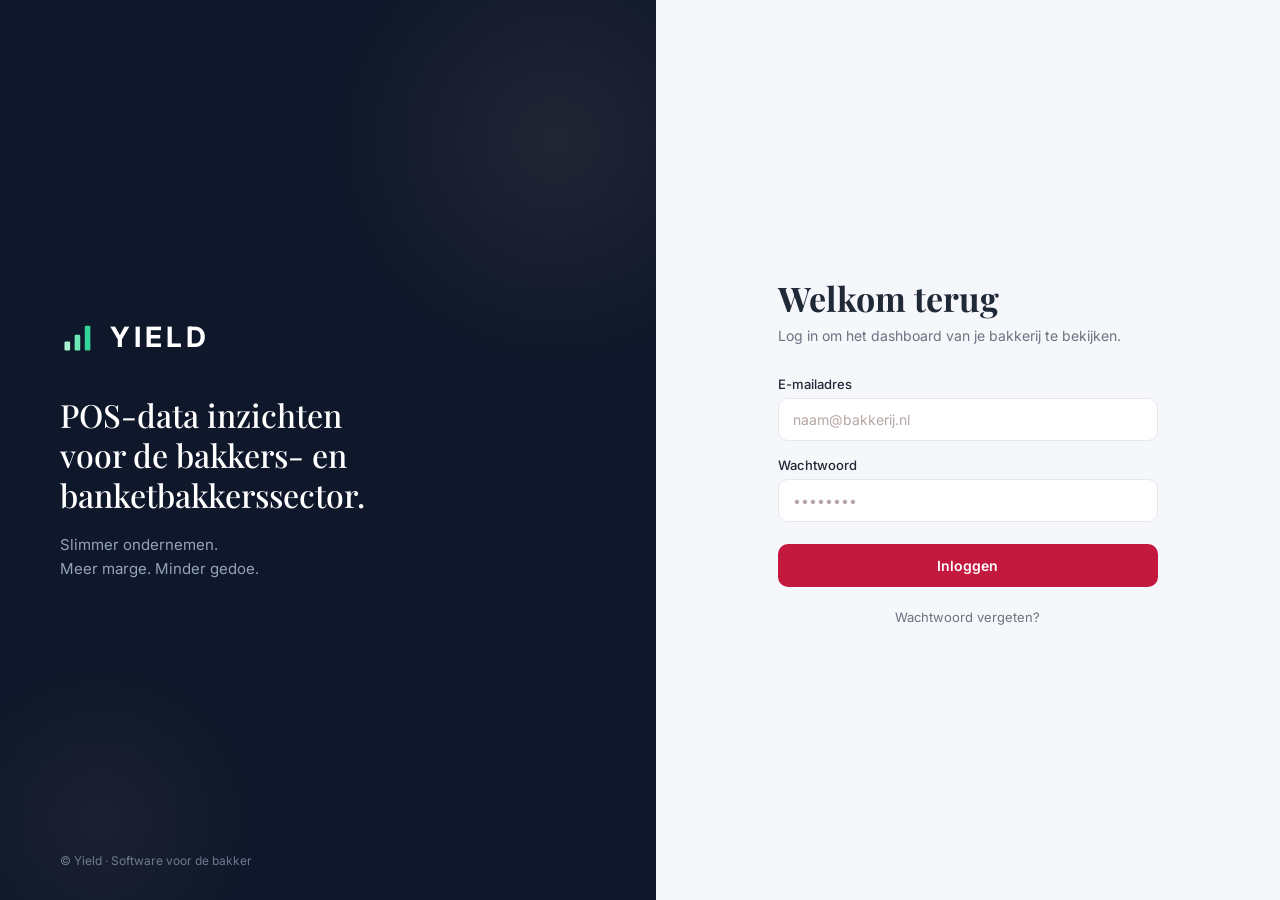
==== index.html @ a848d539 "Switch to white-dominant palette with red accents; improve responsive breakpoints; remove big number" ====
<!DOCTYPE html>
<html lang="nl">
<head>
  <meta charset="UTF-8" />
  <meta name="viewport" content="width=device-width, initial-scale=1.0" />
  <title>Strik Patisserie — Dashboard</title>
  <link rel="preconnect" href="https://fonts.googleapis.com">
  <link rel="preconnect" href="https://fonts.gstatic.com" crossorigin>
  <link href="https://fonts.googleapis.com/css2?family=Playfair+Display:wght@500;600;700&family=Inter:wght@400;500;600;700&display=swap" rel="stylesheet">
  <link rel="stylesheet" href="styles.css?v=17" />
  <script>
    // Early auth guard — runs before render to prevent flash
    (function() {
      try {
        var raw = localStorage.getItem('strik_auth');
        if (!raw || JSON.parse(raw).email !== 'daan@software.nl') {
          window.location.replace('login.html');
        }
      } catch (e) { window.location.replace('login.html'); }
    })();
  </script>
</head>
<body>
  <div class="app">
    <!-- SIDEBAR -->
    <aside class="sidebar">
      <div class="brand">
        <div class="brand-crown">
          <svg viewBox="0 0 32 24" width="28" height="22" aria-hidden="true">
            <path d="M2 22 L6 6 L12 14 L16 4 L20 14 L26 6 L30 22 Z" fill="none" stroke="#f5d6b2" stroke-width="1.5" stroke-linejoin="round"/>
            <circle cx="6" cy="5" r="1.4" fill="#f5d6b2"/>
            <circle cx="16" cy="3" r="1.6" fill="#f5d6b2"/>
            <circle cx="26" cy="5" r="1.4" fill="#f5d6b2"/>
          </svg>
        </div>
        <div class="brand-name">STRIK</div>
        <div class="brand-sub">PATISSERIE</div>
      </div>

      <nav class="nav">
        <a href="#" class="nav-item active">
          <span class="nav-icon">
            <svg viewBox="0 0 24 24" width="18" height="18" fill="none" stroke="currentColor" stroke-width="1.8" stroke-linecap="round" stroke-linejoin="round"><path d="M3 11l9-8 9 8"/><path d="M5 10v10h14V10"/></svg>
          </span>
          Dashboard
        </a>
        <a href="analyses.html" class="nav-item">
          <span class="nav-icon">
            <svg viewBox="0 0 24 24" width="18" height="18" fill="none" stroke="currentColor" stroke-width="1.8" stroke-linecap="round" stroke-linejoin="round"><polyline points="3 17 9 11 13 15 21 7"/><polyline points="14 7 21 7 21 14"/></svg>
          </span>
          Analyses
        </a>
        <a href="#" class="nav-item">
          <span class="nav-icon">
            <svg viewBox="0 0 24 24" width="18" height="18" fill="none" stroke="currentColor" stroke-width="1.8" stroke-linecap="round" stroke-linejoin="round"><rect x="5" y="3" width="14" height="18" rx="2"/><path d="M8 7h8M8 11h8M8 15h5"/></svg>
          </span>
          Recepturen
        </a>
        <a href="#" class="nav-item">
          <span class="nav-icon">
            <svg viewBox="0 0 24 24" width="18" height="18" fill="none" stroke="currentColor" stroke-width="1.8" stroke-linecap="round" stroke-linejoin="round"><path d="M4 20V10M10 20V4M16 20v-7M22 20H2"/></svg>
          </span>
          Rapportages
        </a>
        <a href="#" class="nav-item">
          <span class="nav-icon">
            <svg viewBox="0 0 24 24" width="18" height="18" fill="none" stroke="currentColor" stroke-width="1.8" stroke-linecap="round" stroke-linejoin="round"><circle cx="12" cy="12" r="3"/><path d="M19.4 15a1.7 1.7 0 0 0 .3 1.9l.1.1a2 2 0 1 1-2.8 2.8l-.1-.1a1.7 1.7 0 0 0-1.9-.3 1.7 1.7 0 0 0-1 1.5V21a2 2 0 1 1-4 0v-.1a1.7 1.7 0 0 0-1-1.5 1.7 1.7 0 0 0-1.9.3l-.1.1a2 2 0 1 1-2.8-2.8l.1-.1a1.7 1.7 0 0 0 .3-1.9 1.7 1.7 0 0 0-1.5-1H3a2 2 0 1 1 0-4h.1a1.7 1.7 0 0 0 1.5-1 1.7 1.7 0 0 0-.3-1.9l-.1-.1a2 2 0 1 1 2.8-2.8l.1.1a1.7 1.7 0 0 0 1.9.3h0a1.7 1.7 0 0 0 1-1.5V3a2 2 0 1 1 4 0v.1a1.7 1.7 0 0 0 1 1.5h0a1.7 1.7 0 0 0 1.9-.3l.1-.1a2 2 0 1 1 2.8 2.8l-.1.1a1.7 1.7 0 0 0-.3 1.9v0a1.7 1.7 0 0 0 1.5 1H21a2 2 0 1 1 0 4h-.1a1.7 1.7 0 0 0-1.5 1z"/></svg>
          </span>
          Instellingen
        </a>
      </nav>

      <div class="user-menu" id="userMenu">
        <div class="user">
          <div class="user-avatar">DV</div>
          <div class="user-name">Daan</div>
          <span class="user-caret">
            <svg viewBox="0 0 24 24" width="16" height="16" fill="none" stroke="currentColor" stroke-width="2" stroke-linecap="round" stroke-linejoin="round"><polyline points="6 9 12 15 18 9"/></svg>
          </span>
        </div>
        <div class="user-dropdown">
          <button class="logout-btn">
            <svg viewBox="0 0 24 24" width="16" height="16" fill="none" stroke="currentColor" stroke-width="1.8" stroke-linecap="round" stroke-linejoin="round"><path d="M15 17l5-5-5-5"/><path d="M20 12H9"/><path d="M9 21H5a2 2 0 0 1-2-2V5a2 2 0 0 1 2-2h4"/></svg>
            Uitloggen
          </button>
        </div>
      </div>
    </aside>

    <!-- MAIN -->
    <main class="main">
      <!-- TOP BAR -->
      <header class="topbar">
        <div class="title-wrap">
          <h1 class="page-title">Dashboard</h1>
          <p class="page-sub">Inzicht in prestaties van je winkels</p>
        </div>

        <div class="topbar-controls">
          <button class="date-picker">
            <span class="date-icon">
              <svg viewBox="0 0 24 24" width="16" height="16" fill="none" stroke="currentColor" stroke-width="1.8" stroke-linecap="round" stroke-linejoin="round"><rect x="3" y="5" width="18" height="16" rx="2"/><path d="M16 3v4M8 3v4M3 10h18"/></svg>
            </span>
            14 apr – 20 apr 2025
            <span class="date-caret">
              <svg viewBox="0 0 24 24" width="14" height="14" fill="none" stroke="currentColor" stroke-width="2" stroke-linecap="round" stroke-linejoin="round"><polyline points="6 9 12 15 18 9"/></svg>
            </span>
          </button>

          <div class="period-toggle">
            <button>Dag</button>
            <button class="active">Week</button>
            <button>Maand</button>
            <button>YTD</button>
          </div>
        </div>
      </header>

      <!-- COMPACT STORE TABS -->
      <section class="store-tabs compact">
        <button class="store-tab active" data-store="totaal">
          <span class="store-icon"><svg viewBox="0 0 24 24" width="20" height="20" fill="none" stroke="currentColor" stroke-width="1.7" stroke-linejoin="round"><path d="M3 9l1.5-5h15L21 9"/><path d="M3 9v11h18V9"/><path d="M3 9h18"/><path d="M9 20v-5h6v5"/></svg></span>
          Totaal
        </button>
        <button class="store-tab" data-store="ziekerstraat">
          <span class="store-icon"><svg viewBox="0 0 24 24" width="20" height="20" fill="none" stroke="currentColor" stroke-width="1.7" stroke-linejoin="round"><path d="M3 9l1.5-5h15L21 9"/><path d="M3 9v11h18V9"/><path d="M3 9h18"/><path d="M9 20v-5h6v5"/></svg></span>
          Ziekerstraat
        </button>
        <button class="store-tab" data-store="heyendaal">
          <span class="store-icon"><svg viewBox="0 0 24 24" width="20" height="20" fill="none" stroke="currentColor" stroke-width="1.7" stroke-linejoin="round"><path d="M3 9l1.5-5h15L21 9"/><path d="M3 9v11h18V9"/><path d="M3 9h18"/><path d="M9 20v-5h6v5"/></svg></span>
          Heyendaal
        </button>
        <button class="store-tab" data-store="lent">
          <span class="store-icon"><svg viewBox="0 0 24 24" width="20" height="20" fill="none" stroke="currentColor" stroke-width="1.7" stroke-linejoin="round"><path d="M3 9l1.5-5h15L21 9"/><path d="M3 9v11h18V9"/><path d="M3 9h18"/><path d="M9 20v-5h6v5"/></svg></span>
          Lent
        </button>
        <button class="store-tab" data-store="daalseweg">
          <span class="store-icon"><svg viewBox="0 0 24 24" width="20" height="20" fill="none" stroke="currentColor" stroke-width="1.7" stroke-linejoin="round"><path d="M3 9l1.5-5h15L21 9"/><path d="M3 9v11h18V9"/><path d="M3 9h18"/><path d="M9 20v-5h6v5"/></svg></span>
          Daalseweg
        </button>
      </section>

      <!-- HERO ROW: insight (left) + aandachtspunten (right) -->
      <section class="hero-row">
        <!-- LEFT: Hallo Daan + bullets -->
        <div class="hero-insight">
          <div class="hero-insight-badge">
            <svg viewBox="0 0 24 24" width="22" height="22" fill="#f5d6b2" stroke="#f5d6b2" stroke-width="0"><path d="M12 2l1.6 6.4L20 10l-6.4 1.6L12 18l-1.6-6.4L4 10l6.4-1.6z"/></svg>
          </div>
          <h2 class="hero-greeting">Hallo Daan,</h2>
          <p class="hero-intro" id="heroIntro">Het was een goede week voor de winkels!</p>
          <ul class="hero-bullets" id="heroBullets">
            <!-- vervangen door app.js -->
          </ul>
          <p class="hero-closing" id="heroClosing">
            Wil je meer weten over een specifiek onderdeel? Klik op een van de blokjes hieronder.
          </p>
        </div>

        <!-- RIGHT: aandachtspunten (signalen uit Analyses)  -->
        <!--
          Wekelijks aanpasbaar: de items hieronder kunnen elke week wijzigen
          op basis van wat er uit de Analyses-tab komt. Severity-klassen:
            .high    = rode kant (actie nodig)
            .medium  = oranje kant (monitor)
            .low     = groene kant (ter info)
        -->
        <div class="hero-attention">
          <div class="hero-attention-badge">
            <svg viewBox="0 0 24 24" width="20" height="20" fill="none" stroke="currentColor" stroke-width="2" stroke-linecap="round" stroke-linejoin="round"><path d="M10.29 3.86L1.82 18a2 2 0 0 0 1.71 3h16.94a2 2 0 0 0 1.71-3L13.71 3.86a2 2 0 0 0-3.42 0z"/><line x1="12" y1="9" x2="12" y2="13"/><line x1="12" y1="17" x2="12.01" y2="17"/></svg>
          </div>
          <h2 class="hero-attention-title">Aandachtspunten deze week</h2>

          <ul class="attention-list">
            <li class="attention-item high">
              <div class="attention-item-title">Boterprijs +8% deze maand</div>
              <p class="attention-item-text">Inkoopprijs roomboter stijgt — dit raakt direct de marge op gebak. Overweeg een prijsaanpassing.</p>
            </li>
            <li class="attention-item medium">
              <div class="attention-item-title">4 producten regelmatig uitverkocht</div>
              <p class="attention-item-text">Croissant raakt al om 10:30 op. Meer productie kan extra omzet opleveren.</p>
            </li>
            <li class="attention-item medium">
              <div class="attention-item-title">Daalseweg krimpt — 3e week op rij</div>
              <p class="attention-item-text">Omzet −1,3% vs. vorig jaar. Een actie of campagne overwegen?</p>
            </li>
            <li class="attention-item low">
              <div class="attention-item-title">Retouren Heyendaal hoog</div>
              <p class="attention-item-text">Retouren +5,2% — iets boven het gemiddelde van je andere winkels.</p>
            </li>
          </ul>

          <a href="analyses.html" class="attention-cta">
            Bekijk alle analyses
            <svg viewBox="0 0 24 24" width="14" height="14" fill="none" stroke="currentColor" stroke-width="2.2" stroke-linecap="round" stroke-linejoin="round"><line x1="5" y1="12" x2="19" y2="12"/><polyline points="12 5 19 12 12 19"/></svg>
          </a>
        </div>
      </section>

      <!-- KPI CARDS -->
      <section class="kpi-grid">
        <a href="omzet.html" class="kpi-card selected kpi-link" data-kpi="omzet">
          <div class="kpi-head">
            <span class="kpi-icon">
              <svg viewBox="0 0 24 24" width="18" height="18" fill="none" stroke="currentColor" stroke-width="1.8" stroke-linecap="round" stroke-linejoin="round"><polyline points="3 17 9 11 13 15 21 7"/><polyline points="14 7 21 7 21 14"/></svg>
            </span>
            <span class="kpi-arrow filled">
              <svg viewBox="0 0 24 24" width="14" height="14" fill="none" stroke="currentColor" stroke-width="2.2" stroke-linecap="round" stroke-linejoin="round"><polyline points="9 18 15 12 9 6"/></svg>
            </span>
            <span class="kpi-hint">
              Klik om<br/>details te zien
              <svg class="hint-arrow" viewBox="0 0 24 24" width="14" height="14" fill="none" stroke="currentColor" stroke-width="2" stroke-linecap="round" stroke-linejoin="round"><line x1="12" y1="19" x2="12" y2="6"/><polyline points="6 12 12 6 18 12"/></svg>
            </span>
          </div>
          <div class="kpi-label">Omzet</div>
          <div class="kpi-value" data-field="value">€ 67.450</div>
          <div class="kpi-delta">
            <span class="delta-up" data-field="delta">↑ +6,8%</span>
            <span class="delta-period">vs. 15–21 apr 2024</span>
          </div>
        </a>

        <a href="klanten.html" class="kpi-card kpi-link" data-kpi="klanten">
          <div class="kpi-head">
            <span class="kpi-icon">
              <svg viewBox="0 0 24 24" width="18" height="18" fill="none" stroke="currentColor" stroke-width="1.8" stroke-linecap="round" stroke-linejoin="round"><circle cx="12" cy="8" r="3.4"/><path d="M4 21c0-4 3.6-7 8-7s8 3 8 7"/></svg>
            </span>
            <span class="kpi-arrow"><svg viewBox="0 0 24 24" width="14" height="14" fill="none" stroke="currentColor" stroke-width="2.2" stroke-linecap="round" stroke-linejoin="round"><polyline points="9 18 15 12 9 6"/></svg></span>
          </div>
          <div class="kpi-label">Aantal klanten</div>
          <div class="kpi-value" data-field="value">4.895</div>
          <div class="kpi-delta">
            <span class="delta-up" data-field="delta">↑ +5,6%</span>
            <span class="delta-period">vs. 15–21 apr 2024</span>
          </div>
        </a>

        <a href="besteding.html" class="kpi-card kpi-link" data-kpi="besteding">
          <div class="kpi-head">
            <span class="kpi-icon">
              <svg viewBox="0 0 24 24" width="18" height="18" fill="none" stroke="currentColor" stroke-width="1.8" stroke-linecap="round" stroke-linejoin="round"><circle cx="9" cy="8" r="3.2"/><circle cx="17" cy="9" r="2.6"/><path d="M3 20c0-3 2.7-5 6-5s6 2 6 5"/><path d="M14 20c0-2.4 1.6-4 3.5-4S21 17.6 21 20"/></svg>
            </span>
            <span class="kpi-arrow"><svg viewBox="0 0 24 24" width="14" height="14" fill="none" stroke="currentColor" stroke-width="2.2" stroke-linecap="round" stroke-linejoin="round"><polyline points="9 18 15 12 9 6"/></svg></span>
          </div>
          <div class="kpi-label">Besteding per klant</div>
          <div class="kpi-value" data-field="value">€ 13,78</div>
          <div class="kpi-delta">
            <span class="delta-up" data-field="delta">↑ +1,1%</span>
            <span class="delta-period">vs. 15–21 apr 2024</span>
          </div>
        </a>

        <a href="retouren.html" class="kpi-card kpi-link" data-kpi="retouren">
          <div class="kpi-head">
            <span class="kpi-icon">
              <svg viewBox="0 0 24 24" width="18" height="18" fill="none" stroke="currentColor" stroke-width="1.8" stroke-linecap="round" stroke-linejoin="round"><polyline points="9 14 4 9 9 4"/><path d="M4 9h11a5 5 0 0 1 5 5v0a5 5 0 0 1-5 5H8"/></svg>
            </span>
            <span class="kpi-arrow"><svg viewBox="0 0 24 24" width="14" height="14" fill="none" stroke="currentColor" stroke-width="2.2" stroke-linecap="round" stroke-linejoin="round"><polyline points="9 18 15 12 9 6"/></svg></span>
          </div>
          <div class="kpi-label">Retouren</div>
          <div class="kpi-value" data-field="value">€ 482</div>
          <div class="kpi-delta">
            <span class="delta-up" data-field="delta">↑ +4,2%</span>
            <span class="delta-period">vs. 15–21 apr 2024</span>
          </div>
        </a>
      </section>

      <!-- FOOTER -->
      <footer class="footer">
        <div class="footer-left">
          <svg viewBox="0 0 24 24" width="14" height="14" fill="none" stroke="currentColor" stroke-width="1.6" stroke-linecap="round" stroke-linejoin="round"><rect x="3" y="5" width="18" height="16" rx="2"/><path d="M16 3v4M8 3v4M3 10h18"/></svg>
          Vergelijking: 14 apr – 20 apr 2025 vs. 15 apr – 21 apr 2024
        </div>
        <div class="footer-right">
          <svg viewBox="0 0 24 24" width="14" height="14" fill="none" stroke="currentColor" stroke-width="1.6" stroke-linecap="round" stroke-linejoin="round"><circle cx="12" cy="12" r="3"/><path d="M19.4 15a1.7 1.7 0 0 0 .3 1.9l.1.1a2 2 0 1 1-2.8 2.8l-.1-.1a1.7 1.7 0 0 0-1.9-.3 1.7 1.7 0 0 0-1 1.5V21a2 2 0 1 1-4 0v-.1a1.7 1.7 0 0 0-1-1.5 1.7 1.7 0 0 0-1.9.3l-.1.1a2 2 0 1 1-2.8-2.8l.1-.1a1.7 1.7 0 0 0 .3-1.9 1.7 1.7 0 0 0-1.5-1H3a2 2 0 1 1 0-4h.1a1.7 1.7 0 0 0 1.5-1 1.7 1.7 0 0 0-.3-1.9l-.1-.1a2 2 0 1 1 2.8-2.8l.1.1a1.7 1.7 0 0 0 1.9.3h0a1.7 1.7 0 0 0 1-1.5V3a2 2 0 1 1 4 0v.1a1.7 1.7 0 0 0 1 1.5h0a1.7 1.7 0 0 0 1.9-.3l.1-.1a2 2 0 1 1 2.8 2.8l-.1.1a1.7 1.7 0 0 0-.3 1.9v0a1.7 1.7 0 0 0 1.5 1H21a2 2 0 1 1 0 4h-.1a1.7 1.7 0 0 0-1.5 1z"/></svg>
          <a href="#">Wijzig vergelijking in instellingen →</a>
        </div>
      </footer>
    </main>
  </div>

  <script src="app.js?v=17"></script>
  <script src="auth.js?v=17"></script>
</body>
</html>
---- styles.css ----
/* ===== Login screen ===== */
.login-body {
  margin: 0;
  background: #f6f7fa;
  min-height: 100vh;
  font-family: 'Inter', system-ui, -apple-system, sans-serif;
}
.login-shell {
  display: grid;
  grid-template-columns: 1.05fr 1fr;
  min-height: 100vh;
}
.login-brand {
  background: var(--wine);
  color: #f5d6b2;
  position: relative;
  display: flex;
  flex-direction: column;
  justify-content: center;
  padding: 60px;
  overflow: hidden;
}

/* ===== Yield-branded variant (login left panel) ===== */
.yield-brand {
  background: #0f172a;
  color: #e2e8f0;
}
.yield-brand::before {
  content: '';
  position: absolute;
  width: 520px; height: 520px;
  background: radial-gradient(circle, rgba(52, 211, 153, 0.10) 0%, transparent 60%);
  top: -120px; right: -160px;
  border-radius: 50%;
}
.yield-brand::after {
  content: '';
  position: absolute;
  width: 360px; height: 360px;
  background: radial-gradient(circle, rgba(110, 231, 183, 0.06) 0%, transparent 60%);
  bottom: -100px; left: -80px;
  border-radius: 50%;
}
.yield-logo {
  display: inline-flex;
  align-items: center;
  gap: 14px;
  margin-bottom: 40px;
}
.yield-wordmark {
  font-family: 'Inter', sans-serif;
  font-weight: 700;
  font-size: 28px;
  letter-spacing: 4px;
  color: #fff;
}
.yield-tagline {
  margin: 0 0 18px;
  font-family: 'Playfair Display', serif;
  font-size: 32px;
  line-height: 1.25;
  color: #fff;
  font-weight: 500;
}
.yield-subtagline {
  margin: 0;
  font-size: 15px;
  line-height: 1.6;
  color: #94a3b8;
  font-weight: 400;
}
.yield-brand .login-brand-footer { color: rgba(148, 163, 184, 0.7); }

.yield-btn {
  background: #0f172a;
}
.yield-btn:hover { background: #1e293b; }
.login-brand::before {
  content: '';
  position: absolute;
  width: 520px; height: 520px;
  background: radial-gradient(circle, rgba(245, 214, 178, 0.08) 0%, transparent 60%);
  top: -120px; right: -160px;
  border-radius: 50%;
}
.login-brand::after {
  content: '';
  position: absolute;
  width: 360px; height: 360px;
  background: radial-gradient(circle, rgba(245, 214, 178, 0.05) 0%, transparent 60%);
  bottom: -100px; left: -80px;
  border-radius: 50%;
}
.login-brand-inner { position: relative; z-index: 1; max-width: 400px; }
.login-crown { margin-bottom: 12px; }
.login-brand-name {
  font-family: 'Playfair Display', serif;
  font-size: 44px;
  letter-spacing: 8px;
  color: #f5d6b2;
  font-weight: 600;
}
.login-brand-sub {
  font-size: 11px;
  letter-spacing: 6px;
  color: #d9b290;
  margin-top: 4px;
}
.login-tagline {
  margin-top: 48px;
  font-family: 'Playfair Display', serif;
  font-size: 26px;
  line-height: 1.4;
  color: #fff;
  font-weight: 500;
}
.login-brand-footer {
  position: absolute;
  bottom: 32px; left: 60px;
  font-size: 12px;
  color: rgba(245, 214, 178, 0.55);
  z-index: 1;
}

.login-main {
  display: flex;
  align-items: center;
  justify-content: center;
  padding: 40px;
}
.login-card {
  width: 100%;
  max-width: 380px;
}
.login-title {
  font-family: 'Playfair Display', serif;
  font-size: 34px;
  font-weight: 700;
  margin: 0;
  color: var(--text);
}
.login-sub {
  margin: 6px 0 32px;
  color: var(--text-soft);
  font-size: 14px;
}
.login-form { display: flex; flex-direction: column; gap: 16px; }
.login-field { display: flex; flex-direction: column; gap: 6px; }
.login-label {
  font-size: 13px;
  font-weight: 500;
  color: var(--text);
}
.login-field input {
  font-family: inherit;
  font-size: 14px;
  padding: 12px 14px;
  border: 1px solid var(--line);
  border-radius: 10px;
  background: #fff;
  color: var(--text);
  transition: border-color .15s ease, box-shadow .15s ease;
}
.login-field input:focus {
  outline: none;
  border-color: var(--wine);
  box-shadow: 0 0 0 3px rgba(110, 22, 34, 0.10);
}
.login-field input::placeholder { color: #b8a5a5; }

.login-error {
  display: none;
  background: #fdecec;
  color: #c0392b;
  padding: 10px 12px;
  border-radius: 8px;
  font-size: 13px;
  border: 1px solid #f4c8c8;
}
.login-error.visible { display: block; }

.login-btn {
  background: var(--wine);
  color: #fff;
  padding: 13px 18px;
  border-radius: 10px;
  font-weight: 600;
  font-size: 14px;
  margin-top: 6px;
  transition: background .15s ease, transform .1s ease;
}
.login-btn:hover { background: var(--wine-deep); }
.login-btn:active { transform: translateY(1px); }

.login-forgot {
  text-align: center;
  font-size: 13px;
  color: var(--text-soft);
  margin-top: 6px;
}
.login-forgot:hover { color: var(--wine); }

.login-hint {
  margin-top: 28px;
  padding: 12px 14px;
  border: 1px dashed var(--wine-border);
  border-radius: 10px;
  font-size: 12px;
  color: var(--text-soft);
  background: var(--cream-light);
}
.login-hint code {
  background: #fff;
  padding: 1px 6px;
  border-radius: 4px;
  color: var(--wine);
  font-size: 12px;
}

@media (max-width: 800px) {
  .login-shell { grid-template-columns: 1fr; }
  .login-brand { padding: 40px; min-height: 240px; }
  .login-tagline { margin-top: 24px; font-size: 20px; }
  .login-brand-footer { display: none; }
}

/* ===== Strik Patisserie dashboard ===== */

:root {
  /* Brand red — clean, modern SaaS feel */
  --wine: #c4193f;
  --wine-deep: #9b1233;
  --wine-soft: #fdeef2;
  --wine-border: #f9cdd6;

  /* Backgrounds — white-dominant */
  --cream: #ffffff;          /* main page background */
  --cream-light: #fafbfc;    /* subtle off-white for inner sections */

  /* Text */
  --text: #1f2937;
  --text-soft: #6b7280;

  /* Borders + status */
  --line: #e5e7eb;
  --green: #16a34a;

  /* Sidebar (now white) */
  --sidebar-text: #4b5563;
  --sidebar-text-soft: #9ca3af;
}

* { box-sizing: border-box; }

html, body {
  margin: 0;
  padding: 0;
  font-family: 'Inter', system-ui, -apple-system, Segoe UI, Roboto, sans-serif;
  font-size: 15px;
  color: var(--text);
  background: var(--cream);
  -webkit-font-smoothing: antialiased;
}

a { text-decoration: none; color: inherit; }
button { font-family: inherit; cursor: pointer; border: none; background: none; color: inherit; }

.app {
  display: grid;
  grid-template-columns: 220px 1fr;
  min-height: 100vh;
  background: var(--cream);
}

/* ===== SIDEBAR (white) ===== */
.sidebar {
  background: #ffffff;
  color: var(--sidebar-text);
  display: flex;
  flex-direction: column;
  padding: 24px 16px 16px;
  position: relative;
  border-right: 1px solid var(--line);
}

.brand {
  text-align: center;
  padding-bottom: 22px;
  border-bottom: 1px solid var(--line);
  margin-bottom: 16px;
}
.brand-crown { display: flex; justify-content: center; margin-bottom: 6px; }
/* Override inline SVG colors so the crown matches the new red */
.brand-crown svg path { stroke: var(--wine); }
.brand-crown svg circle { fill: var(--wine); }

.brand-name {
  font-family: 'Playfair Display', serif;
  font-size: 24px;
  letter-spacing: 4px;
  color: var(--wine);
  font-weight: 600;
}
.brand-sub {
  font-size: 9px;
  letter-spacing: 4px;
  color: var(--text-soft);
  margin-top: 2px;
}

.nav { display: flex; flex-direction: column; gap: 2px; }
.nav-item {
  display: flex;
  align-items: center;
  gap: 12px;
  padding: 10px 12px;
  border-radius: 10px;
  color: var(--sidebar-text);
  font-size: 14px;
  font-weight: 500;
  transition: background .15s ease, color .15s ease;
}
.nav-item:hover {
  background: var(--cream-light);
  color: var(--text);
}
.nav-item.active {
  background: var(--wine-soft);
  color: var(--wine);
}
.nav-icon { display: inline-flex; opacity: .85; }
.nav-item.active .nav-icon { opacity: 1; }

.user {
  margin-top: auto;
  display: flex;
  align-items: center;
  gap: 10px;
  padding: 14px 8px 0;
  border-top: 1px solid var(--line);
}
.user-avatar {
  width: 32px; height: 32px;
  border-radius: 50%;
  background: var(--wine);
  color: #fff;
  display: grid; place-items: center;
  font-size: 11px;
  font-weight: 700;
  letter-spacing: .5px;
}
.user-name { font-size: 14px; color: var(--text); font-weight: 500; }
.user-caret { margin-left: auto; opacity: .6; color: var(--text-soft); display: inline-flex; }

.user-menu { position: relative; margin-top: auto; }
.user-menu .user { cursor: pointer; transition: background .15s ease; border-radius: 10px; margin: 0 -6px; padding-left: 14px; padding-right: 14px; }
.user-menu .user:hover { background: rgba(255, 255, 255, 0.05); }
.user-dropdown {
  position: absolute;
  bottom: calc(100% + 6px);
  left: 8px; right: 8px;
  background: #fff;
  border: 1px solid var(--line);
  border-radius: 10px;
  box-shadow: 0 8px 24px rgba(0, 0, 0, 0.18);
  padding: 6px;
  opacity: 0;
  transform: translateY(6px);
  pointer-events: none;
  transition: opacity .15s ease, transform .15s ease;
  z-index: 10;
}
.user-dropdown.open {
  opacity: 1;
  transform: translateY(0);
  pointer-events: auto;
}
.user-dropdown button {
  display: flex;
  align-items: center;
  gap: 10px;
  width: 100%;
  padding: 9px 12px;
  border-radius: 8px;
  font-size: 13px;
  color: var(--text);
  font-weight: 500;
  text-align: left;
}
.user-dropdown button:hover { background: var(--wine-soft); color: var(--wine); }

/* ===== MAIN ===== */
.main {
  padding: 18px 36px 14px;
  display: flex;
  flex-direction: column;
  gap: 14px;
}

/* Client banner — makes clear WHICH bakery's dashboard this is */
.client-banner {
  display: inline-flex;
  align-items: center;
  gap: 10px;
  padding: 6px 14px;
  background: var(--wine-soft);
  border: 1px solid var(--wine-border);
  border-radius: 999px;
  font-size: 12px;
  align-self: flex-start;
  margin-bottom: -4px;
}
.client-label {
  color: var(--text-soft);
  text-transform: uppercase;
  letter-spacing: 1px;
  font-size: 10px;
  font-weight: 600;
}
.client-name {
  color: var(--wine);
  font-weight: 700;
  font-size: 13px;
  letter-spacing: .3px;
}

/* Store selector (top-left compact dropdown) */
.store-selector {
  position: relative;
  margin-bottom: 14px;
  display: inline-block;
}
.store-selector-btn {
  display: inline-flex;
  align-items: center;
  gap: 12px;
  background: #fff;
  border: 1px solid var(--line);
  border-radius: 14px;
  padding: 10px 14px 10px 12px;
  min-width: 180px;
  cursor: pointer;
  transition: border-color .15s ease, box-shadow .15s ease;
}
.store-selector-btn:hover { border-color: var(--wine-border); }
.store-selector.open .store-selector-btn {
  border-color: var(--wine);
  box-shadow: 0 0 0 3px rgba(110, 22, 34, 0.08);
}
.store-selector-icon {
  width: 36px; height: 36px;
  border-radius: 10px;
  background: var(--wine-soft);
  color: var(--wine);
  display: inline-flex; align-items: center; justify-content: center;
}
.store-selector-text {
  display: flex;
  flex-direction: column;
  align-items: flex-start;
  text-align: left;
  flex: 1;
}
.store-selector-eyebrow {
  font-size: 10px;
  text-transform: uppercase;
  letter-spacing: 1px;
  color: var(--text-soft);
  font-weight: 600;
}
.store-selector-name {
  font-size: 15px;
  font-weight: 600;
  color: var(--text);
}
.store-selector-caret {
  color: var(--text-soft);
  transition: transform .15s ease;
}
.store-selector.open .store-selector-caret { transform: rotate(180deg); }

.store-selector-menu {
  position: absolute;
  top: calc(100% + 6px);
  left: 0;
  min-width: 220px;
  background: #fff;
  border: 1px solid var(--line);
  border-radius: 12px;
  box-shadow: 0 12px 28px rgba(0, 0, 0, 0.10);
  padding: 6px;
  opacity: 0;
  transform: translateY(-4px);
  pointer-events: none;
  transition: opacity .15s ease, transform .15s ease;
  z-index: 20;
}
.store-selector.open .store-selector-menu {
  opacity: 1;
  transform: translateY(0);
  pointer-events: auto;
}
.store-selector-menu button {
  display: block;
  width: 100%;
  padding: 10px 12px;
  text-align: left;
  font-size: 14px;
  color: var(--text);
  font-weight: 500;
  border-radius: 8px;
  cursor: pointer;
}
.store-selector-menu button:hover { background: var(--cream-light); color: var(--wine); }
.store-selector-menu button.active {
  background: var(--wine);
  color: #fff;
}

/* Hero row: insight + attention side-by-side */
.hero-row {
  display: grid;
  grid-template-columns: 1fr 1fr;
  gap: 16px;
  align-items: stretch;
}

/* Hero insight — greeting + intro + bullets + closing */
.hero-insight {
  background: #fff;
  border: 1px solid var(--line);
  border-radius: 14px;
  padding: 16px 20px 18px;
  position: relative;
  box-shadow: 0 1px 2px rgba(15, 23, 42, 0.04);
}
.hero-insight-badge {
  position: absolute;
  top: 16px;
  right: 16px;
  width: 36px; height: 36px;
  border-radius: 50%;
  background: var(--wine);
  display: inline-flex;
  align-items: center;
  justify-content: center;
}
.hero-greeting {
  font-family: 'Playfair Display', serif;
  font-size: 22px;
  font-weight: 700;
  margin: 0 0 2px;
  color: var(--text);
}
.hero-intro {
  font-size: 15px;
  color: var(--text);
  margin: 0 0 10px;
  font-weight: 500;
}
.hero-bullets {
  list-style: none;
  margin: 0 0 12px;
  padding: 0;
  display: flex;
  flex-direction: column;
  gap: 5px;
  max-width: 880px;
}
.hero-bullets li {
  position: relative;
  padding-left: 20px;
  font-size: 13.5px;
  line-height: 1.5;
  color: var(--text);
}
.hero-bullets li::before {
  content: '';
  position: absolute;
  left: 4px;
  top: 8px;
  width: 6px;
  height: 6px;
  border-radius: 50%;
  background: var(--wine);
}
.hero-bullets strong { color: var(--wine); font-weight: 600; }
.hero-bullets .up { color: var(--green); }
.hero-bullets .down { color: #c0392b; }
.hero-closing {
  font-size: 13px;
  color: var(--text-soft);
  margin: 0;
  font-style: italic;
}

/* Aandachtspunten (attention) block — right side of hero row */
.hero-attention {
  background: #fff;
  border: 1px solid var(--line);
  border-radius: 14px;
  padding: 16px 20px 18px;
  position: relative;
  display: flex;
  flex-direction: column;
  box-shadow: 0 1px 2px rgba(15, 23, 42, 0.04);
}
.hero-attention-badge {
  position: absolute;
  top: 16px;
  right: 16px;
  width: 36px; height: 36px;
  border-radius: 50%;
  background: #d97706;
  color: #fff;
  display: inline-flex;
  align-items: center;
  justify-content: center;
}
.hero-attention-title {
  font-family: 'Playfair Display', serif;
  font-size: 19px;
  font-weight: 700;
  margin: 0 0 10px;
  color: var(--text);
  padding-right: 48px; /* room for badge */
}

.attention-list {
  list-style: none;
  margin: 0 0 12px;
  padding: 0;
  display: flex;
  flex-direction: column;
  gap: 6px;
  flex: 1;
}
.attention-item {
  background: #fff;
  border: 1px solid var(--line);
  border-left-width: 4px;
  border-radius: 9px;
  padding: 8px 12px 9px;
}
.attention-item.high   { border-left-color: #c0392b; }
.attention-item.medium { border-left-color: #d97706; }
.attention-item.low    { border-left-color: var(--green); }
.attention-item-title {
  font-size: 13px;
  font-weight: 600;
  color: var(--text);
  margin: 0 0 2px;
  line-height: 1.3;
}
.attention-item-text {
  font-size: 12px;
  color: var(--text-soft);
  line-height: 1.4;
  margin: 0;
}

.attention-cta {
  display: inline-flex;
  align-items: center;
  gap: 8px;
  padding: 8px 16px;
  background: var(--wine);
  color: #fff;
  border-radius: 999px;
  font-weight: 600;
  font-size: 12.5px;
  align-self: flex-start;
  transition: background .15s ease, transform .1s ease;
}
.attention-cta:hover {
  background: var(--wine-deep);
  transform: translateX(2px);
}

@media (max-width: 1100px) {
  .hero-row { grid-template-columns: 1fr; }
}

/* topbar */
.topbar {
  display: flex;
  justify-content: space-between;
  align-items: flex-start;
  gap: 24px;
}
.page-title {
  font-family: 'Playfair Display', serif;
  font-size: 28px;
  font-weight: 700;
  margin: 0;
  color: var(--text);
  letter-spacing: -.2px;
}
.page-sub {
  margin: 2px 0 0;
  font-size: 13px;
  color: var(--text-soft);
}
.page-sub .link { color: var(--wine); font-weight: 600; }

.topbar-controls {
  display: flex;
  align-items: center;
  gap: 12px;
  margin-top: 6px;
}
.date-picker {
  display: inline-flex;
  align-items: center;
  gap: 10px;
  background: #fff;
  border: 1px solid var(--line);
  padding: 9px 14px;
  border-radius: 999px;
  font-size: 13px;
  font-weight: 500;
  color: var(--text);
}
.date-icon { color: var(--wine); display: inline-flex; }
.date-caret { color: var(--text-soft); display: inline-flex; }

.period-toggle {
  display: inline-flex;
  background: #fff;
  border: 1px solid var(--line);
  border-radius: 999px;
  padding: 4px;
  gap: 2px;
}
.period-toggle button {
  padding: 7px 16px;
  border-radius: 999px;
  font-size: 13px;
  font-weight: 500;
  color: var(--text-soft);
}
.period-toggle button.active {
  background: var(--wine);
  color: #fff;
}

.info-btn {
  width: 32px; height: 32px;
  display: inline-flex; align-items: center; justify-content: center;
  border-radius: 50%;
  color: var(--text-soft);
}

/* store tabs (full width, 5 equal columns, compact height) */
.store-tabs {
  display: grid;
  grid-template-columns: repeat(5, 1fr);
  gap: 12px;
}
.store-tab {
  background: #fff;
  border: 1px solid var(--line);
  border-radius: 12px;
  padding: 10px 12px 9px;
  display: flex;
  flex-direction: column;
  align-items: center;
  gap: 4px;
  font-size: 13px;
  font-weight: 500;
  color: var(--text);
  cursor: pointer;
  transition: all .15s ease;
}
.store-tab .store-icon { color: var(--wine); display: inline-flex; }
.store-tab:hover { border-color: var(--wine-border); transform: translateY(-1px); }
.store-tab.active {
  background: var(--wine);
  color: #fff;
  border-color: var(--wine);
}
.store-tab.active .store-icon { color: #f5d6b2; }

/* KPI cards (bigger, clearer) */
.kpi-grid {
  display: grid;
  grid-template-columns: repeat(4, 1fr);
  gap: 16px;
}
.kpi-card {
  background: #fff;
  border: 1px solid var(--line);
  border-radius: 14px;
  padding: 20px 22px 18px;
  position: relative;
  min-height: 170px;
  display: flex;
  flex-direction: column;
  box-shadow: 0 1px 2px rgba(15, 23, 42, 0.04);
}
.kpi-card.selected {
  border: 1.5px solid var(--wine);
  box-shadow: 0 2px 8px rgba(196, 25, 63, 0.10);
}
.kpi-link { display: flex; text-decoration: none; color: inherit; transition: transform .15s ease, box-shadow .15s ease, border-color .15s ease; }
.kpi-link:hover { transform: translateY(-2px); box-shadow: 0 8px 20px rgba(196, 25, 63, 0.12); border-color: var(--wine-border); }
.kpi-head {
  display: flex;
  align-items: center;
  justify-content: space-between;
  margin-bottom: 16px;
  position: relative;
}
.kpi-icon {
  width: 44px; height: 44px;
  border-radius: 50%;
  background: var(--wine-soft);
  color: var(--wine);
  display: inline-flex; align-items: center; justify-content: center;
}
.kpi-icon svg { width: 22px; height: 22px; }
.kpi-arrow {
  width: 32px; height: 32px;
  border-radius: 50%;
  background: var(--wine-soft);
  color: var(--wine);
  display: inline-flex; align-items: center; justify-content: center;
}
.kpi-arrow.filled {
  background: var(--wine);
  color: #fff;
}
.kpi-hint {
  position: absolute;
  right: -4px;
  top: 42px;
  font-size: 10px;
  color: var(--wine);
  text-align: center;
  line-height: 1.2;
  font-weight: 500;
}
.hint-arrow {
  display: block;
  margin: 2px auto 0;
  transform: rotate(180deg);
}

.kpi-label {
  font-size: 15px;
  color: var(--text-soft);
  margin-bottom: 6px;
}
.kpi-value {
  font-family: 'Playfair Display', serif;
  font-size: 34px;
  font-weight: 700;
  color: var(--wine);
  letter-spacing: -.5px;
  margin-bottom: 10px;
  line-height: 1.1;
}
.kpi-delta {
  display: flex;
  align-items: center;
  gap: 6px;
  font-size: 13px;
  padding-top: 12px;
  border-top: 1px solid var(--line);
  margin-top: auto;
}
.delta-up {
  color: var(--green);
  font-weight: 600;
}
.delta-down {
  color: #c0392b;
  font-weight: 600;
}
.delta-period {
  color: var(--text-soft);
}

/* Insight panel */
.insight {
  background: var(--cream-light);
  border: 1px solid var(--line);
  border-radius: 14px;
  padding: 22px 26px;
  display: grid;
  grid-template-columns: 1.05fr 1.4fr;
  gap: 32px;
}
.insight-left { position: relative; padding-left: 6px; }
.insight-badge {
  width: 36px; height: 36px;
  border-radius: 50%;
  background: var(--wine);
  display: inline-flex; align-items: center; justify-content: center;
  margin-bottom: 10px;
}
.insight-greeting {
  font-family: 'Playfair Display', serif;
  font-size: 26px;
  font-weight: 700;
  margin: 0 0 8px;
  color: var(--text);
}
.insight-text {
  font-size: 14px;
  color: var(--text);
  margin: 0;
  line-height: 1.55;
}
.insight-text strong { color: var(--wine); font-weight: 600; }
.insight-text .up { color: var(--green); }
.insight-text .down { color: #c0392b; }

.insight-right {
  display: grid;
  grid-template-columns: 1fr 1fr;
  gap: 16px 28px;
  align-content: center;
}
.insight-row {
  display: flex;
  align-items: flex-start;
  gap: 12px;
  font-size: 13px;
  color: var(--text);
  line-height: 1.45;
}
.insight-row strong { font-weight: 600; }
.insight-row .up { color: var(--green); }
.insight-row .down { color: #c0392b; }
.row-icon {
  width: 36px; height: 36px; flex: 0 0 36px;
  border-radius: 50%;
  background: var(--wine-soft);
  color: var(--wine);
  display: inline-flex; align-items: center; justify-content: center;
}

/* footer */
.footer {
  border-top: 1px dashed var(--wine-border);
  padding-top: 12px;
  margin-top: 4px;
  display: flex;
  justify-content: space-between;
  align-items: center;
  font-size: 12px;
  color: var(--text-soft);
}
.footer-left, .footer-right {
  display: inline-flex;
  align-items: center;
  gap: 8px;
}
.footer-right a { color: var(--text-soft); }

/* ===== Detail page additions ===== */
.back-link {
  display: inline-block;
  font-size: 12px;
  color: var(--text-soft);
  margin-bottom: 6px;
  font-weight: 500;
}
.back-link:hover { color: var(--wine); }

/* Omzet hero number (Omzet detail page) */
.omzet-hero {
  background: #fff;
  border: 1px solid var(--line);
  border-radius: 16px;
  padding: 22px 26px 24px;
}
.omzet-hero-label {
  font-size: 13px;
  color: var(--text-soft);
  text-transform: uppercase;
  letter-spacing: 1px;
  font-weight: 600;
  margin-bottom: 6px;
}
.omzet-hero-label span {
  text-transform: none;
  letter-spacing: 0;
  color: var(--text);
  font-weight: 500;
  margin-left: 4px;
}
.omzet-hero-row {
  display: flex;
  align-items: baseline;
  gap: 18px;
  flex-wrap: wrap;
}
.omzet-hero-value {
  font-family: 'Playfair Display', serif;
  font-size: 52px;
  font-weight: 700;
  color: var(--wine);
  letter-spacing: -1px;
  line-height: 1;
}
.omzet-hero-delta {
  font-size: 14px;
  font-weight: 600;
  padding: 5px 12px;
  border-radius: 999px;
}
.omzet-hero-delta.up {
  color: var(--green);
  background: rgba(42, 138, 62, 0.10);
}
.omzet-hero-delta.down {
  color: #c0392b;
  background: rgba(192, 57, 43, 0.10);
}

/* CTA banner */
.cta-banner {
  background: linear-gradient(135deg, var(--wine), #8a2030);
  color: #fff;
  border-radius: 16px;
  padding: 22px 26px;
  display: flex;
  align-items: center;
  justify-content: space-between;
  gap: 24px;
}
.cta-content {
  display: flex;
  align-items: center;
  gap: 18px;
  flex: 1;
}
.cta-icon {
  width: 48px; height: 48px;
  background: rgba(245, 214, 178, 0.18);
  color: #f5d6b2;
  border-radius: 50%;
  display: inline-flex;
  align-items: center;
  justify-content: center;
  flex: 0 0 48px;
}
.cta-title {
  font-family: 'Playfair Display', serif;
  font-size: 19px;
  font-weight: 600;
  line-height: 1.3;
  margin-bottom: 4px;
}
.cta-sub {
  font-size: 14px;
  color: rgba(255, 255, 255, 0.85);
  line-height: 1.5;
}
.cta-sub strong { color: #f5d6b2; font-weight: 600; }
.cta-btn {
  background: #fff;
  color: var(--wine);
  padding: 12px 20px;
  border-radius: 999px;
  font-weight: 600;
  font-size: 14px;
  white-space: nowrap;
  transition: transform .15s ease, background .15s ease;
}
.cta-btn:hover {
  background: #f5d6b2;
  transform: translateX(3px);
}

@media (max-width: 800px) {
  .cta-banner { flex-direction: column; align-items: flex-start; }
}

.stat-row {
  display: grid;
  grid-template-columns: repeat(4, 1fr);
  gap: 14px;
}
.stat-block {
  background: #fff;
  border: 1px solid var(--line);
  border-radius: 14px;
  padding: 16px 18px;
}
.stat-label {
  font-size: 13px;
  color: var(--text-soft);
  margin-bottom: 6px;
}
.stat-value {
  font-family: 'Playfair Display', serif;
  font-size: 26px;
  font-weight: 700;
  color: var(--wine);
  letter-spacing: -.3px;
}
.stat-delta {
  font-size: 12px;
  margin-top: 6px;
  font-weight: 500;
}
.stat-delta.up { color: var(--green); }
.stat-delta.down { color: #c0392b; }

.card {
  background: #fff;
  border: 1px solid var(--line);
  border-radius: 14px;
  padding: 20px 22px;
}
.card-head {
  display: flex;
  justify-content: space-between;
  align-items: flex-start;
  margin-bottom: 16px;
  gap: 12px;
}
.card-title {
  font-family: 'Playfair Display', serif;
  font-size: 18px;
  font-weight: 600;
  margin: 0;
  color: var(--text);
}
.card-sub {
  font-size: 12px;
  color: var(--text-soft);
  margin: 2px 0 0;
}
.legend {
  display: flex;
  gap: 14px;
  font-size: 12px;
  color: var(--text-soft);
}
.legend-item { display: inline-flex; align-items: center; gap: 6px; }
.dot {
  display: inline-block;
  width: 10px; height: 10px;
  border-radius: 50%;
}
.dot-wine { background: var(--wine); }
.dot-gray { background: #c9b2b2; }

.chart-wrap { position: relative; height: 280px; }

.two-col {
  display: grid;
  grid-template-columns: 1fr 1fr;
  gap: 14px;
}

.bar-list { list-style: none; margin: 0; padding: 0; display: flex; flex-direction: column; gap: 16px; }
.bar-row { display: flex; justify-content: space-between; align-items: baseline; font-size: 13px; margin-bottom: 6px; }
.bar-label { color: var(--text); font-weight: 500; }
.bar-value { color: var(--wine); font-weight: 600; font-family: 'Playfair Display', serif; font-size: 15px; }
.bar-track { height: 8px; background: var(--wine-soft); border-radius: 999px; overflow: hidden; }
.bar-fill { height: 100%; background: var(--wine); border-radius: 999px; }
.bar-fill.webshop { background: linear-gradient(90deg, var(--wine), #a8324a); }
.bar-delta { font-size: 11px; margin-top: 4px; font-weight: 500; }
.bar-delta.up { color: var(--green); }
.bar-delta.down { color: #c0392b; }

.donut-wrap {
  position: relative;
  height: 200px;
  margin-bottom: 16px;
}
.donut-center {
  position: absolute;
  inset: 0;
  display: flex;
  flex-direction: column;
  align-items: center;
  justify-content: center;
  pointer-events: none;
}
.donut-total {
  font-family: 'Playfair Display', serif;
  font-size: 22px;
  font-weight: 700;
  color: var(--wine);
}
.donut-label { font-size: 11px; color: var(--text-soft); margin-top: 2px; }

.legend-list { list-style: none; margin: 0; padding: 0; display: flex; flex-direction: column; gap: 8px; font-size: 13px; }
.legend-list li { display: flex; align-items: center; gap: 10px; color: var(--text); }
.legend-val { margin-left: auto; color: var(--text-soft); font-size: 12px; }

.table {
  width: 100%;
  border-collapse: collapse;
  font-size: 13px;
}
.table thead th {
  text-align: left;
  font-weight: 600;
  font-size: 12px;
  text-transform: uppercase;
  letter-spacing: .4px;
  color: var(--text-soft);
  padding: 10px 12px;
  border-bottom: 1px solid var(--line);
}
.table tbody td {
  padding: 12px;
  border-bottom: 1px solid var(--line);
  color: var(--text);
}
.table tbody tr:hover { background: var(--cream-light); }
.table tbody tr:last-child td { border-bottom: 0; }
.table .num { text-align: right; font-variant-numeric: tabular-nums; }
.table .num.up { color: var(--green); font-weight: 600; }
.table .num.down { color: #c0392b; font-weight: 600; }

/* ===== Analyses landing — 2x2 grid of preview cards ===== */
.analyses-grid {
  display: grid;
  grid-template-columns: 1fr 1fr;
  gap: 16px;
}

.analysis-card {
  background: #fff;
  border: 1px solid var(--line);
  border-radius: 14px;
  padding: 22px 24px 18px;
  display: flex;
  flex-direction: column;
  text-decoration: none;
  color: inherit;
  transition: transform .15s ease, box-shadow .15s ease, border-color .15s ease;
  min-height: 280px;
  box-shadow: 0 1px 2px rgba(15, 23, 42, 0.04);
}
.analysis-card:hover {
  transform: translateY(-2px);
  box-shadow: 0 8px 20px rgba(196, 25, 63, 0.10);
  border-color: var(--wine-border);
}

.analysis-card-head {
  display: flex;
  align-items: center;
  gap: 12px;
  margin-bottom: 14px;
}
.analysis-card-icon {
  width: 40px; height: 40px;
  flex: 0 0 40px;
  border-radius: 50%;
  background: var(--wine-soft);
  color: var(--wine);
  display: inline-flex;
  align-items: center;
  justify-content: center;
}
.analysis-card-title {
  font-family: 'Playfair Display', serif;
  font-size: 19px;
  font-weight: 700;
  margin: 0;
  color: var(--text);
  line-height: 1.25;
}

.analysis-card-body { flex: 1; }

.analysis-card-metric {
  display: flex;
  flex-direction: column;
  gap: 2px;
  margin-bottom: 12px;
  padding-bottom: 12px;
  border-bottom: 1px solid var(--line);
}
.analysis-card-metric .metric-value {
  font-family: 'Playfair Display', serif;
  font-size: 26px;
  font-weight: 700;
  color: var(--wine);
  line-height: 1.1;
}
.analysis-card-metric .metric-unit {
  font-size: 12.5px;
  color: var(--text-soft);
  line-height: 1.35;
}
.metric-trend {
  font-weight: 600;
  font-size: 12px;
  margin-left: 4px;
}
.metric-trend.up { color: var(--green); }
.metric-trend.down { color: #c0392b; }

.analysis-card-list {
  list-style: none;
  margin: 0;
  padding: 0;
  display: flex;
  flex-direction: column;
  gap: 6px;
}
.analysis-card-list li {
  font-size: 13px;
  line-height: 1.45;
  color: var(--text);
  padding-left: 14px;
  position: relative;
}
.analysis-card-list li::before {
  content: '';
  position: absolute;
  left: 0;
  top: 7px;
  width: 5px;
  height: 5px;
  border-radius: 50%;
  background: var(--wine);
}
.analysis-card-list strong { color: var(--wine); font-weight: 600; }

/* Card lead text (used when no metric block) */
.analysis-card-lead {
  font-size: 13.5px;
  color: var(--text);
  line-height: 1.5;
  margin: 0 0 12px;
  padding-bottom: 12px;
  border-bottom: 1px solid var(--line);
}

/* Action tip line on a card */
.analysis-card-action {
  margin: 12px 0 0;
  padding: 10px 12px;
  background: var(--wine-soft);
  border-radius: 9px;
  font-size: 12.5px;
  color: var(--text);
  line-height: 1.5;
  display: flex;
  align-items: flex-start;
  gap: 8px;
}
.analysis-card-action .action-icon { font-size: 14px; flex: 0 0 auto; line-height: 1.4; }
.analysis-card-action strong { color: var(--wine); font-weight: 600; }

/* Ranked variant (winkels-vergelijking card) */
.analysis-card-list.ranked li {
  padding-left: 0;
  display: flex;
  align-items: center;
  gap: 8px;
}
.analysis-card-list.ranked li::before { display: none; }
.rank-medal {
  display: inline-flex;
  align-items: center;
  justify-content: center;
  width: 22px;
  height: 22px;
  border-radius: 50%;
  font-size: 11px;
  font-weight: 700;
  color: #fff;
  flex: 0 0 22px;
}
.rank-medal.gold   { background: #d4a017; }
.rank-medal.silver { background: #94a3b8; }
.rank-medal.bronze { background: #b87333; }
.rank-medal.warn   { background: #c0392b; }

.analysis-card-footer {
  margin-top: 16px;
  padding-top: 12px;
  border-top: 1px solid var(--line);
}
.analysis-card-cta {
  display: inline-block;
  color: var(--wine);
  font-weight: 600;
  font-size: 13px;
}
.analysis-card:hover .analysis-card-cta {
  text-decoration: underline;
}

@media (max-width: 1000px) {
  .analyses-grid { grid-template-columns: 1fr; }
}

/* ===== Analyses dropdown layout (legacy — kept for analyse-uitverkocht detail page wasn't using it) ===== */
.analysis-controls {
  display: grid;
  grid-template-columns: 360px 1fr;
  gap: 18px;
  align-items: stretch;
}

.analysis-question {
  background: #fff;
  border: 1px solid var(--line);
  border-radius: 14px;
  padding: 18px 20px;
  display: flex;
  flex-direction: column;
  gap: 10px;
}
.analysis-question-label {
  font-size: 13px;
  color: var(--text-soft);
  font-weight: 600;
  letter-spacing: .3px;
}

.analysis-dropdown { position: relative; }
.analysis-dropdown-btn {
  display: flex;
  align-items: center;
  gap: 12px;
  width: 100%;
  background: var(--cream-light);
  border: 1px solid var(--line);
  border-radius: 12px;
  padding: 12px 14px;
  cursor: pointer;
  transition: border-color .15s ease, box-shadow .15s ease;
  text-align: left;
}
.analysis-dropdown-btn:hover { border-color: var(--wine-border); }
.analysis-dropdown.open .analysis-dropdown-btn {
  border-color: var(--wine);
  box-shadow: 0 0 0 3px rgba(110, 22, 34, 0.08);
}
.analysis-dropdown-icon {
  width: 36px; height: 36px;
  border-radius: 50%;
  background: var(--wine);
  color: #f5d6b2;
  display: inline-flex;
  align-items: center;
  justify-content: center;
  flex: 0 0 36px;
}
.analysis-dropdown-text {
  flex: 1;
  font-size: 14px;
  font-weight: 600;
  color: var(--text);
  line-height: 1.3;
}
.analysis-dropdown-caret {
  color: var(--text-soft);
  transition: transform .15s ease;
}
.analysis-dropdown.open .analysis-dropdown-caret { transform: rotate(180deg); }

.analysis-dropdown-menu {
  position: absolute;
  top: calc(100% + 6px);
  left: 0;
  right: 0;
  background: #fff;
  border: 1px solid var(--line);
  border-radius: 12px;
  box-shadow: 0 12px 28px rgba(0, 0, 0, 0.10);
  padding: 6px;
  opacity: 0;
  transform: translateY(-4px);
  pointer-events: none;
  transition: opacity .15s ease, transform .15s ease;
  z-index: 20;
}
.analysis-dropdown.open .analysis-dropdown-menu {
  opacity: 1;
  transform: translateY(0);
  pointer-events: auto;
}
.analysis-dropdown-menu button {
  display: block;
  width: 100%;
  padding: 11px 14px;
  text-align: left;
  font-size: 14px;
  color: var(--text);
  font-weight: 500;
  border-radius: 8px;
  cursor: pointer;
  line-height: 1.3;
}
.analysis-dropdown-menu button:hover { background: var(--cream-light); color: var(--wine); }
.analysis-dropdown-menu button.active {
  background: var(--wine);
  color: #fff;
}

.analysis-stores {
  background: #fff;
  border: 1px solid var(--line);
  border-radius: 14px;
  padding: 18px 20px;
  display: flex;
  flex-direction: column;
  gap: 10px;
}
.analysis-stores-label {
  font-size: 13px;
  color: var(--text-soft);
  font-weight: 600;
  letter-spacing: .3px;
}

/* Mini variant of store tabs */
.store-tabs.mini { gap: 8px; }
.store-tabs.mini .store-tab {
  padding: 10px 8px 8px;
  font-size: 12px;
  gap: 4px;
  border-radius: 10px;
}

/* Analysis intro section */
.analysis-intro {
  background: var(--cream-light);
  border: 1px solid var(--line);
  border-radius: 14px;
  padding: 20px 24px;
  display: flex;
  align-items: flex-start;
  gap: 16px;
}
.analysis-intro-badge {
  width: 44px; height: 44px;
  flex: 0 0 44px;
  background: var(--wine);
  color: #f5d6b2;
  border-radius: 50%;
  display: inline-flex;
  align-items: center;
  justify-content: center;
}
.analysis-intro-title {
  font-family: 'Playfair Display', serif;
  font-size: 22px;
  font-weight: 700;
  color: var(--text);
  margin: 0 0 6px;
}
.analysis-intro-sub {
  font-size: 15px;
  line-height: 1.55;
  color: var(--text);
  margin: 0;
}
.analysis-intro-sub strong { color: var(--wine); font-weight: 600; }

/* Uitverkocht table */
.uitverkocht-table .bar-col { width: 30%; }
.urgency-bar-track {
  height: 8px;
  background: var(--cream);
  border: 1px solid var(--line);
  border-radius: 999px;
  overflow: hidden;
}
.urgency-bar-fill {
  height: 100%;
  border-radius: 999px;
}
.urgency-bar-fill.priority-high   { background: linear-gradient(90deg, #c0392b, #6e1622); }
.urgency-bar-fill.priority-medium { background: linear-gradient(90deg, #d97706, #f59e0b); }
.urgency-bar-fill.priority-low    { background: linear-gradient(90deg, #6ee7b7, #34d399); }
.urgency-meta {
  font-size: 11px;
  color: var(--text-soft);
  margin-top: 4px;
}

.priority-badge {
  display: inline-block;
  font-size: 12px;
  font-weight: 600;
  padding: 4px 10px;
  border-radius: 999px;
}
.priority-badge.priority-high {
  background: rgba(192, 57, 43, 0.10);
  color: #c0392b;
}
.priority-badge.priority-medium {
  background: rgba(217, 119, 6, 0.10);
  color: #b45309;
}
.priority-badge.priority-low {
  background: rgba(42, 138, 62, 0.10);
  color: var(--green);
}

/* Tip card */
.analysis-tip {
  background: var(--cream-light);
  border: 1px dashed var(--wine-border);
  border-radius: 12px;
  padding: 14px 18px;
  display: flex;
  align-items: flex-start;
  gap: 12px;
  font-size: 13px;
  color: var(--text);
  line-height: 1.5;
}
.analysis-tip-icon { font-size: 18px; flex: 0 0 auto; }
.analysis-tip strong { color: var(--wine); }

/* Placeholder for analyses not yet built */
.analysis-placeholder {
  background: #fff;
  border: 1px solid var(--line);
  border-radius: 16px;
  padding: 48px 28px;
  text-align: center;
}
.analysis-placeholder-icon {
  width: 72px; height: 72px;
  margin: 0 auto 16px;
  background: var(--wine-soft);
  color: var(--wine);
  border-radius: 50%;
  display: inline-flex;
  align-items: center;
  justify-content: center;
}
.analysis-placeholder-title {
  font-family: 'Playfair Display', serif;
  font-size: 22px;
  font-weight: 700;
  margin: 0 0 10px;
  color: var(--text);
}
.analysis-placeholder-text {
  font-size: 15px;
  line-height: 1.55;
  color: var(--text);
  max-width: 540px;
  margin: 0 auto 16px;
}
.analysis-placeholder-tag {
  display: inline-block;
  font-size: 12px;
  color: var(--wine);
  background: var(--wine-soft);
  padding: 6px 14px;
  border-radius: 999px;
  font-weight: 600;
  margin: 0;
}

@media (max-width: 1000px) {
  .analysis-controls { grid-template-columns: 1fr; }
}

/* Hours table specifics */
.hours-table .rank-top {
  color: var(--wine);
  font-weight: 700;
}
.bar-col { width: 38%; }
.hour-bar-track {
  height: 8px;
  background: var(--wine-soft);
  border-radius: 999px;
  overflow: hidden;
}
.hour-bar-fill {
  height: 100%;
  background: linear-gradient(90deg, var(--wine), #a8324a);
  border-radius: 999px;
}

.ghost-btn {
  font-size: 12px;
  color: var(--wine);
  font-weight: 600;
  padding: 6px 12px;
  border-radius: 999px;
  border: 1px solid var(--wine-border);
  background: #fff;
}
.ghost-btn:hover { background: var(--wine-soft); }

/* ===== Responsive — clean breakpoints ===== */

/* Medium laptops (1024-1280px): tighten sidebar + padding */
@media (max-width: 1280px) {
  .app { grid-template-columns: 200px 1fr; }
  .main { padding: 16px 24px 12px; }
}

/* Smaller laptops / large tablets (900-1024px) */
@media (max-width: 1100px) {
  .kpi-grid { grid-template-columns: repeat(2, 1fr); }
  .stat-row { grid-template-columns: repeat(2, 1fr); }
  .store-tabs { grid-template-columns: repeat(3, 1fr); }
  .insight { grid-template-columns: 1fr; }
  .insight-right { grid-template-columns: 1fr; }
  .two-col { grid-template-columns: 1fr; }
  .hero-row { grid-template-columns: 1fr; }
  .analyses-grid { grid-template-columns: 1fr; }
}

/* Tablet / small laptop (700-900px) */
@media (max-width: 900px) {
  .app { grid-template-columns: 180px 1fr; }
  .main { padding: 14px 18px 10px; gap: 12px; }
  .page-title { font-size: 24px; }
  .topbar { flex-direction: column; align-items: flex-start; gap: 12px; }
  .topbar-controls { width: 100%; flex-wrap: wrap; }
  .kpi-value { font-size: 30px; }
  .omzet-hero-value { font-size: 42px; }
}

/* Phone (≤700px) — sidebar collapses to a horizontal top bar */
@media (max-width: 700px) {
  .app { grid-template-columns: 1fr; }
  .sidebar {
    flex-direction: row;
    align-items: center;
    padding: 10px 14px;
    border-right: 0;
    border-bottom: 1px solid var(--line);
    flex-wrap: wrap;
  }
  .brand { border-bottom: 0; padding: 0; margin: 0 12px 0 0; display: flex; align-items: center; gap: 6px; }
  .brand-crown { margin: 0; }
  .brand-name { font-size: 16px; letter-spacing: 2px; }
  .brand-sub { display: none; }
  .nav { flex-direction: row; flex-wrap: wrap; gap: 4px; }
  .nav-item { padding: 7px 10px; font-size: 12px; }
  .nav-item span:not(.nav-icon) { display: none; }
  .nav-item .nav-icon { opacity: 1; }
  .user-menu { margin-left: auto; }
  .user { border-top: 0; padding-top: 0; }
  .user-name { display: none; }
  .kpi-grid { grid-template-columns: 1fr; }
  .store-tabs { grid-template-columns: repeat(2, 1fr); }
  .stat-row { grid-template-columns: 1fr; }
}
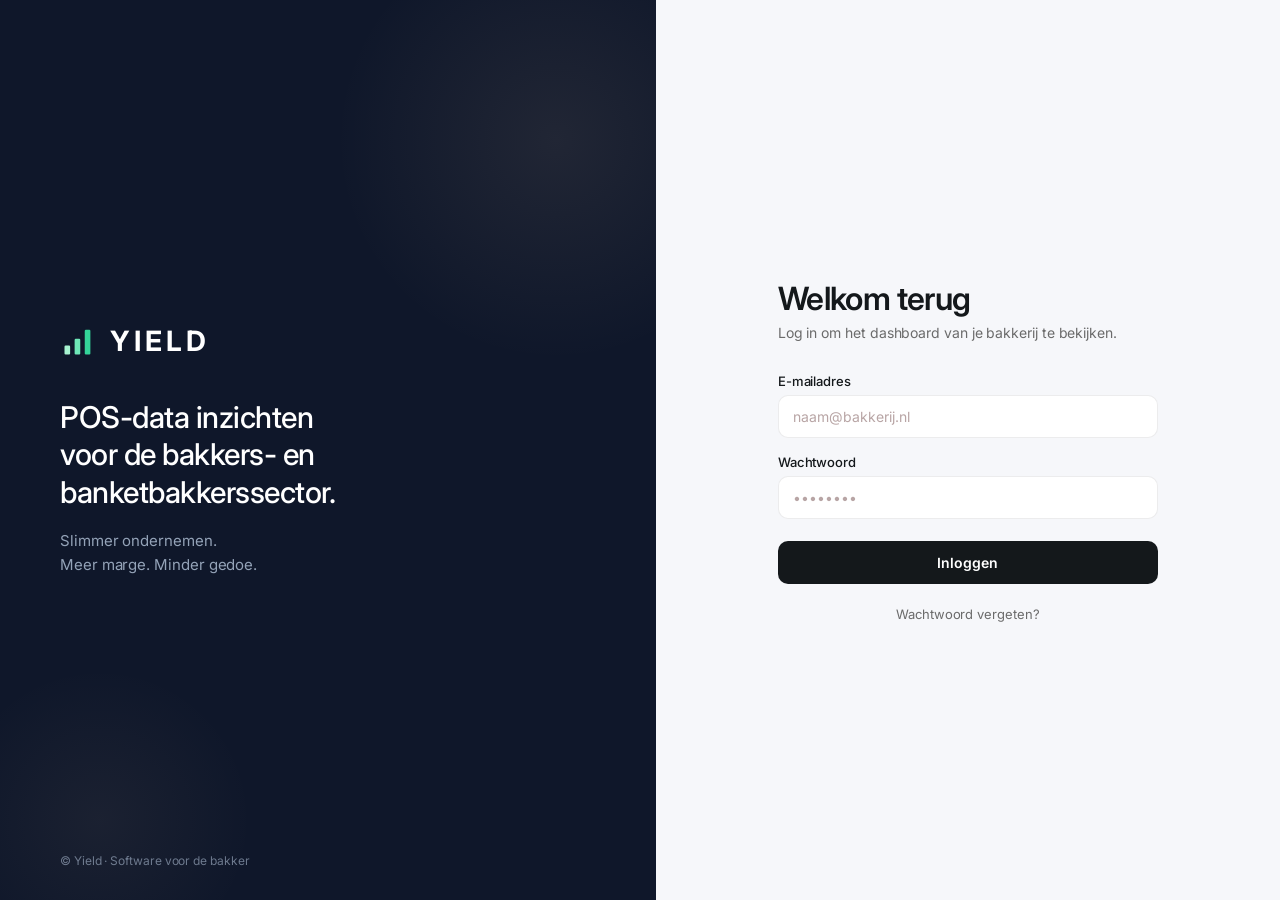
==== commit f8e1433f: "Restyle to cream + black + yellow theme: drop Playfair, modern SaaS look with rounded white cards an" ====
--- a/index.html
+++ b/index.html
@@ -7,7 +7,7 @@
   <link rel="preconnect" href="https://fonts.googleapis.com">
   <link rel="preconnect" href="https://fonts.gstatic.com" crossorigin>
   <link href="https://fonts.googleapis.com/css2?family=Playfair+Display:wght@500;600;700&family=Inter:wght@400;500;600;700&display=swap" rel="stylesheet">
-  <link rel="stylesheet" href="styles.css?v=17" />
+  <link rel="stylesheet" href="styles.css?v=22" />
   <script>
     // Early auth guard — runs before render to prevent flash
     (function() {
@@ -280,7 +280,7 @@
     </main>
   </div>
 
-  <script src="app.js?v=17"></script>
-  <script src="auth.js?v=17"></script>
+  <script src="app.js?v=22"></script>
+  <script src="auth.js?v=22"></script>
 </body>
 </html>
--- a/styles.css
+++ b/styles.css
@@ -57,11 +57,12 @@
 }
 .yield-tagline {
   margin: 0 0 18px;
-  font-family: 'Playfair Display', serif;
-  font-size: 32px;
+  font-family: 'Inter', sans-serif;
+  font-size: 30px;
   line-height: 1.25;
   color: #fff;
   font-weight: 500;
+  letter-spacing: -0.5px;
 }
 .yield-subtagline {
   margin: 0;
@@ -95,11 +96,11 @@
 .login-brand-inner { position: relative; z-index: 1; max-width: 400px; }
 .login-crown { margin-bottom: 12px; }
 .login-brand-name {
-  font-family: 'Playfair Display', serif;
-  font-size: 44px;
-  letter-spacing: 8px;
-  color: #f5d6b2;
-  font-weight: 600;
+  font-family: 'Inter', sans-serif;
+  font-size: 36px;
+  letter-spacing: 6px;
+  color: var(--text);
+  font-weight: 700;
 }
 .login-brand-sub {
   font-size: 11px;
@@ -134,11 +135,12 @@
   max-width: 380px;
 }
 .login-title {
-  font-family: 'Playfair Display', serif;
-  font-size: 34px;
-  font-weight: 700;
+  font-family: 'Inter', sans-serif;
+  font-size: 32px;
+  font-weight: 600;
   margin: 0;
   color: var(--text);
+  letter-spacing: -0.6px;
 }
 .login-sub {
   margin: 6px 0 32px;
@@ -228,27 +230,34 @@
 /* ===== Strik Patisserie dashboard ===== */
 
 :root {
-  /* Brand red — clean, modern SaaS feel */
-  --wine: #c4193f;
-  --wine-deep: #9b1233;
-  --wine-soft: #fdeef2;
-  --wine-border: #f9cdd6;
-
-  /* Backgrounds — white-dominant */
-  --cream: #ffffff;          /* main page background */
-  --cream-light: #fafbfc;    /* subtle off-white for inner sections */
+  /* Backgrounds — soft cream/butter palette */
+  --cream: #f5edd9;            /* main page background */
+  --cream-light: #faf3e0;      /* subtle off-cream for inner sections */
+  --cream-soft: #fdf8ea;       /* even softer */
+
+  /* "wine" is now the dark accent (named for backwards compat) */
+  --wine: #14181b;             /* near-black — primary action / accent */
+  --wine-deep: #000000;
+  --wine-soft: #fdf3c1;        /* yellow-soft for badge backgrounds */
+  --wine-border: #f0d460;      /* mid yellow for borders */
+
+  /* Explicit accent yellow (use where yellow needed) */
+  --accent: #f5d44e;
+  --accent-soft: #fae987;
 
   /* Text */
-  --text: #1f2937;
-  --text-soft: #6b7280;
+  --text: #14181b;
+  --text-soft: #6b6b6b;
+  --text-on-dark: #f5edd9;     /* cream text on dark cards */
 
   /* Borders + status */
-  --line: #e5e7eb;
+  --line: rgba(20, 24, 27, 0.08);
+  --line-soft: rgba(20, 24, 27, 0.04);
   --green: #16a34a;
 
-  /* Sidebar (now white) */
-  --sidebar-text: #4b5563;
-  --sidebar-text-soft: #9ca3af;
+  /* Sidebar (cream-matching) */
+  --sidebar-text: #4b4b4b;
+  --sidebar-text-soft: #9a9a9a;
 }
 
 * { box-sizing: border-box; }
@@ -261,6 +270,7 @@
   color: var(--text);
   background: var(--cream);
   -webkit-font-smoothing: antialiased;
+  letter-spacing: -0.005em;
 }
 
 a { text-decoration: none; color: inherit; }
@@ -273,34 +283,32 @@
   background: var(--cream);
 }
 
-/* ===== SIDEBAR (white) ===== */
+/* ===== SIDEBAR (cream, blends with body) ===== */
 .sidebar {
-  background: #ffffff;
+  background: var(--cream);
   color: var(--sidebar-text);
   display: flex;
   flex-direction: column;
-  padding: 24px 16px 16px;
+  padding: 22px 14px 16px;
   position: relative;
-  border-right: 1px solid var(--line);
 }
 
 .brand {
   text-align: center;
-  padding-bottom: 22px;
-  border-bottom: 1px solid var(--line);
-  margin-bottom: 16px;
+  padding: 8px 0 22px;
+  margin-bottom: 14px;
 }
 .brand-crown { display: flex; justify-content: center; margin-bottom: 6px; }
-/* Override inline SVG colors so the crown matches the new red */
-.brand-crown svg path { stroke: var(--wine); }
-.brand-crown svg circle { fill: var(--wine); }
+/* Override inline SVG colors to dark */
+.brand-crown svg path { stroke: var(--text); }
+.brand-crown svg circle { fill: var(--text); }
 
 .brand-name {
-  font-family: 'Playfair Display', serif;
-  font-size: 24px;
-  letter-spacing: 4px;
-  color: var(--wine);
-  font-weight: 600;
+  font-family: 'Inter', sans-serif;
+  font-size: 18px;
+  letter-spacing: 5px;
+  color: var(--text);
+  font-weight: 700;
 }
 .brand-sub {
   font-size: 9px;
@@ -309,27 +317,27 @@
   margin-top: 2px;
 }
 
-.nav { display: flex; flex-direction: column; gap: 2px; }
+.nav { display: flex; flex-direction: column; gap: 4px; }
 .nav-item {
   display: flex;
   align-items: center;
   gap: 12px;
-  padding: 10px 12px;
-  border-radius: 10px;
+  padding: 11px 14px;
+  border-radius: 999px;
   color: var(--sidebar-text);
   font-size: 14px;
   font-weight: 500;
   transition: background .15s ease, color .15s ease;
 }
 .nav-item:hover {
-  background: var(--cream-light);
+  background: rgba(20, 24, 27, 0.05);
   color: var(--text);
 }
 .nav-item.active {
-  background: var(--wine-soft);
-  color: var(--wine);
-}
-.nav-icon { display: inline-flex; opacity: .85; }
+  background: var(--wine);
+  color: #fff;
+}
+.nav-icon { display: inline-flex; opacity: .8; }
 .nav-item.active .nav-icon { opacity: 1; }
 
 .user {
@@ -337,11 +345,10 @@
   display: flex;
   align-items: center;
   gap: 10px;
-  padding: 14px 8px 0;
-  border-top: 1px solid var(--line);
+  padding: 14px 12px 4px;
 }
 .user-avatar {
-  width: 32px; height: 32px;
+  width: 34px; height: 34px;
   border-radius: 50%;
   background: var(--wine);
   color: #fff;
@@ -529,16 +536,16 @@
 /* Hero insight — greeting + intro + bullets + closing */
 .hero-insight {
   background: #fff;
-  border: 1px solid var(--line);
-  border-radius: 14px;
-  padding: 16px 20px 18px;
+  border: 1px solid transparent;
+  border-radius: 20px;
+  padding: 18px 22px 20px;
   position: relative;
-  box-shadow: 0 1px 2px rgba(15, 23, 42, 0.04);
+  box-shadow: 0 1px 2px rgba(20, 24, 27, 0.04);
 }
 .hero-insight-badge {
   position: absolute;
-  top: 16px;
-  right: 16px;
+  top: 18px;
+  right: 18px;
   width: 36px; height: 36px;
   border-radius: 50%;
   background: var(--wine);
@@ -547,11 +554,12 @@
   justify-content: center;
 }
 .hero-greeting {
-  font-family: 'Playfair Display', serif;
+  font-family: 'Inter', sans-serif;
   font-size: 22px;
-  font-weight: 700;
+  font-weight: 600;
   margin: 0 0 2px;
   color: var(--text);
+  letter-spacing: -0.4px;
 }
 .hero-intro {
   font-size: 15px;
@@ -583,9 +591,9 @@
   width: 6px;
   height: 6px;
   border-radius: 50%;
-  background: var(--wine);
-}
-.hero-bullets strong { color: var(--wine); font-weight: 600; }
+  background: var(--text);
+}
+.hero-bullets strong { color: var(--text); font-weight: 600; }
 .hero-bullets .up { color: var(--green); }
 .hero-bullets .down { color: #c0392b; }
 .hero-closing {
@@ -597,34 +605,36 @@
 
 /* Aandachtspunten (attention) block — right side of hero row */
 .hero-attention {
-  background: #fff;
-  border: 1px solid var(--line);
-  border-radius: 14px;
-  padding: 16px 20px 18px;
+  background: var(--wine);
+  color: var(--text-on-dark);
+  border: 1px solid transparent;
+  border-radius: 20px;
+  padding: 18px 22px 20px;
   position: relative;
   display: flex;
   flex-direction: column;
-  box-shadow: 0 1px 2px rgba(15, 23, 42, 0.04);
+  box-shadow: 0 1px 2px rgba(20, 24, 27, 0.04);
 }
 .hero-attention-badge {
   position: absolute;
-  top: 16px;
-  right: 16px;
+  top: 18px;
+  right: 18px;
   width: 36px; height: 36px;
   border-radius: 50%;
-  background: #d97706;
+  background: var(--accent);
+  color: var(--text);
+  display: inline-flex;
+  align-items: center;
+  justify-content: center;
+}
+.hero-attention-title {
+  font-family: 'Inter', sans-serif;
+  font-size: 19px;
+  font-weight: 600;
+  margin: 0 0 12px;
   color: #fff;
-  display: inline-flex;
-  align-items: center;
-  justify-content: center;
-}
-.hero-attention-title {
-  font-family: 'Playfair Display', serif;
-  font-size: 19px;
-  font-weight: 700;
-  margin: 0 0 10px;
-  color: var(--text);
-  padding-right: 48px; /* room for badge */
+  padding-right: 48px;
+  letter-spacing: -0.3px;
 }
 
 .attention-list {
@@ -637,25 +647,25 @@
   flex: 1;
 }
 .attention-item {
-  background: #fff;
-  border: 1px solid var(--line);
-  border-left-width: 4px;
-  border-radius: 9px;
-  padding: 8px 12px 9px;
-}
-.attention-item.high   { border-left-color: #c0392b; }
-.attention-item.medium { border-left-color: #d97706; }
-.attention-item.low    { border-left-color: var(--green); }
+  background: rgba(255, 255, 255, 0.06);
+  border: 1px solid rgba(255, 255, 255, 0.08);
+  border-left-width: 3px;
+  border-radius: 12px;
+  padding: 9px 12px 10px;
+}
+.attention-item.high   { border-left-color: #f87171; }
+.attention-item.medium { border-left-color: var(--accent); }
+.attention-item.low    { border-left-color: #34d399; }
 .attention-item-title {
   font-size: 13px;
   font-weight: 600;
-  color: var(--text);
+  color: #fff;
   margin: 0 0 2px;
   line-height: 1.3;
 }
 .attention-item-text {
   font-size: 12px;
-  color: var(--text-soft);
+  color: rgba(255, 255, 255, 0.65);
   line-height: 1.4;
   margin: 0;
 }
@@ -664,9 +674,9 @@
   display: inline-flex;
   align-items: center;
   gap: 8px;
-  padding: 8px 16px;
-  background: var(--wine);
-  color: #fff;
+  padding: 9px 18px;
+  background: var(--accent);
+  color: var(--text);
   border-radius: 999px;
   font-weight: 600;
   font-size: 12.5px;
@@ -674,12 +684,8 @@
   transition: background .15s ease, transform .1s ease;
 }
 .attention-cta:hover {
-  background: var(--wine-deep);
+  background: var(--accent-soft);
   transform: translateX(2px);
-}
-
-@media (max-width: 1100px) {
-  .hero-row { grid-template-columns: 1fr; }
 }
 
 /* topbar */
@@ -690,15 +696,15 @@
   gap: 24px;
 }
 .page-title {
-  font-family: 'Playfair Display', serif;
-  font-size: 28px;
-  font-weight: 700;
+  font-family: 'Inter', sans-serif;
+  font-size: 30px;
+  font-weight: 600;
   margin: 0;
   color: var(--text);
-  letter-spacing: -.2px;
+  letter-spacing: -.5px;
 }
 .page-sub {
-  margin: 2px 0 0;
+  margin: 3px 0 0;
   font-size: 13px;
   color: var(--text-soft);
 }
@@ -715,23 +721,25 @@
   align-items: center;
   gap: 10px;
   background: #fff;
-  border: 1px solid var(--line);
-  padding: 9px 14px;
+  border: 1px solid transparent;
+  padding: 9px 16px;
   border-radius: 999px;
   font-size: 13px;
   font-weight: 500;
   color: var(--text);
-}
-.date-icon { color: var(--wine); display: inline-flex; }
+  box-shadow: 0 1px 2px rgba(20, 24, 27, 0.04);
+}
+.date-icon { color: var(--text); display: inline-flex; opacity: .7; }
 .date-caret { color: var(--text-soft); display: inline-flex; }
 
 .period-toggle {
   display: inline-flex;
   background: #fff;
-  border: 1px solid var(--line);
+  border: 1px solid transparent;
   border-radius: 999px;
   padding: 4px;
   gap: 2px;
+  box-shadow: 0 1px 2px rgba(20, 24, 27, 0.04);
 }
 .period-toggle button {
   padding: 7px 16px;
@@ -752,35 +760,35 @@
   color: var(--text-soft);
 }
 
-/* store tabs (full width, 5 equal columns, compact height) */
+/* store tabs (full width, 5 equal columns, compact pill style) */
 .store-tabs {
   display: grid;
   grid-template-columns: repeat(5, 1fr);
-  gap: 12px;
+  gap: 10px;
 }
 .store-tab {
   background: #fff;
-  border: 1px solid var(--line);
-  border-radius: 12px;
-  padding: 10px 12px 9px;
+  border: 1px solid transparent;
+  border-radius: 16px;
+  padding: 12px 12px 10px;
   display: flex;
   flex-direction: column;
   align-items: center;
-  gap: 4px;
+  gap: 5px;
   font-size: 13px;
   font-weight: 500;
   color: var(--text);
   cursor: pointer;
   transition: all .15s ease;
-}
-.store-tab .store-icon { color: var(--wine); display: inline-flex; }
-.store-tab:hover { border-color: var(--wine-border); transform: translateY(-1px); }
+  box-shadow: 0 1px 2px rgba(20, 24, 27, 0.04);
+}
+.store-tab .store-icon { color: var(--text); display: inline-flex; opacity: .7; }
+.store-tab:hover { transform: translateY(-1px); box-shadow: 0 4px 10px rgba(20, 24, 27, 0.06); }
 .store-tab.active {
   background: var(--wine);
   color: #fff;
-  border-color: var(--wine);
-}
-.store-tab.active .store-icon { color: #f5d6b2; }
+}
+.store-tab.active .store-icon { color: var(--accent); opacity: 1; }
 
 /* KPI cards (bigger, clearer) */
 .kpi-grid {
@@ -813,24 +821,26 @@
   position: relative;
 }
 .kpi-icon {
-  width: 44px; height: 44px;
-  border-radius: 50%;
-  background: var(--wine-soft);
-  color: var(--wine);
+  width: 42px; height: 42px;
+  border-radius: 50%;
+  background: var(--cream-light);
+  color: var(--text);
   display: inline-flex; align-items: center; justify-content: center;
 }
-.kpi-icon svg { width: 22px; height: 22px; }
+.kpi-icon svg { width: 20px; height: 20px; opacity: .8; }
 .kpi-arrow {
-  width: 32px; height: 32px;
-  border-radius: 50%;
-  background: var(--wine-soft);
-  color: var(--wine);
+  width: 30px; height: 30px;
+  border-radius: 50%;
+  background: var(--cream-light);
+  color: var(--text);
   display: inline-flex; align-items: center; justify-content: center;
 }
 .kpi-arrow.filled {
   background: var(--wine);
   color: #fff;
 }
+.kpi-card.selected .kpi-icon { background: #fff; }
+.kpi-card.selected .kpi-arrow.filled { background: var(--wine); }
 .kpi-hint {
   position: absolute;
   right: -4px;
@@ -848,24 +858,25 @@
 }
 
 .kpi-label {
-  font-size: 15px;
-  color: var(--text-soft);
-  margin-bottom: 6px;
+  font-size: 14px;
+  color: var(--text-soft);
+  margin-bottom: 4px;
+  font-weight: 500;
 }
 .kpi-value {
-  font-family: 'Playfair Display', serif;
-  font-size: 34px;
-  font-weight: 700;
-  color: var(--wine);
-  letter-spacing: -.5px;
+  font-family: 'Inter', sans-serif;
+  font-size: 36px;
+  font-weight: 500;
+  color: var(--text);
+  letter-spacing: -1px;
   margin-bottom: 10px;
-  line-height: 1.1;
+  line-height: 1.05;
 }
 .kpi-delta {
   display: flex;
   align-items: center;
-  gap: 6px;
-  font-size: 13px;
+  gap: 8px;
+  font-size: 12px;
   padding-top: 12px;
   border-top: 1px solid var(--line);
   margin-top: auto;
@@ -973,17 +984,18 @@
 /* Omzet hero number (Omzet detail page) */
 .omzet-hero {
   background: #fff;
-  border: 1px solid var(--line);
-  border-radius: 16px;
-  padding: 22px 26px 24px;
+  border: 1px solid transparent;
+  border-radius: 20px;
+  padding: 22px 28px 26px;
+  box-shadow: 0 1px 2px rgba(20, 24, 27, 0.04);
 }
 .omzet-hero-label {
-  font-size: 13px;
+  font-size: 12px;
   color: var(--text-soft);
   text-transform: uppercase;
-  letter-spacing: 1px;
-  font-weight: 600;
-  margin-bottom: 6px;
+  letter-spacing: 1.2px;
+  font-weight: 600;
+  margin-bottom: 8px;
 }
 .omzet-hero-label span {
   text-transform: none;
@@ -999,33 +1011,33 @@
   flex-wrap: wrap;
 }
 .omzet-hero-value {
-  font-family: 'Playfair Display', serif;
-  font-size: 52px;
-  font-weight: 700;
-  color: var(--wine);
-  letter-spacing: -1px;
+  font-family: 'Inter', sans-serif;
+  font-size: 56px;
+  font-weight: 500;
+  color: var(--text);
+  letter-spacing: -1.8px;
   line-height: 1;
 }
 .omzet-hero-delta {
-  font-size: 14px;
-  font-weight: 600;
-  padding: 5px 12px;
+  font-size: 13px;
+  font-weight: 600;
+  padding: 6px 14px;
   border-radius: 999px;
 }
 .omzet-hero-delta.up {
   color: var(--green);
-  background: rgba(42, 138, 62, 0.10);
+  background: rgba(22, 163, 74, 0.10);
 }
 .omzet-hero-delta.down {
-  color: #c0392b;
-  background: rgba(192, 57, 43, 0.10);
+  color: #dc2626;
+  background: rgba(220, 38, 38, 0.10);
 }
 
 /* CTA banner */
 .cta-banner {
-  background: linear-gradient(135deg, var(--wine), #8a2030);
-  color: #fff;
-  border-radius: 16px;
+  background: var(--wine);
+  color: var(--text-on-dark);
+  border-radius: 20px;
   padding: 22px 26px;
   display: flex;
   align-items: center;
@@ -1040,8 +1052,8 @@
 }
 .cta-icon {
   width: 48px; height: 48px;
-  background: rgba(245, 214, 178, 0.18);
-  color: #f5d6b2;
+  background: var(--accent);
+  color: var(--text);
   border-radius: 50%;
   display: inline-flex;
   align-items: center;
@@ -1049,22 +1061,24 @@
   flex: 0 0 48px;
 }
 .cta-title {
-  font-family: 'Playfair Display', serif;
-  font-size: 19px;
+  font-family: 'Inter', sans-serif;
+  font-size: 18px;
   font-weight: 600;
   line-height: 1.3;
   margin-bottom: 4px;
+  color: #fff;
+  letter-spacing: -0.3px;
 }
 .cta-sub {
   font-size: 14px;
-  color: rgba(255, 255, 255, 0.85);
+  color: rgba(245, 237, 217, 0.75);
   line-height: 1.5;
 }
-.cta-sub strong { color: #f5d6b2; font-weight: 600; }
+.cta-sub strong { color: var(--accent); font-weight: 600; }
 .cta-btn {
-  background: #fff;
-  color: var(--wine);
-  padding: 12px 20px;
+  background: var(--accent);
+  color: var(--text);
+  padding: 12px 22px;
   border-radius: 999px;
   font-weight: 600;
   font-size: 14px;
@@ -1072,7 +1086,7 @@
   transition: transform .15s ease, background .15s ease;
 }
 .cta-btn:hover {
-  background: #f5d6b2;
+  background: var(--accent-soft);
   transform: translateX(3px);
 }
 
@@ -1097,11 +1111,11 @@
   margin-bottom: 6px;
 }
 .stat-value {
-  font-family: 'Playfair Display', serif;
+  font-family: 'Inter', sans-serif;
   font-size: 26px;
-  font-weight: 700;
-  color: var(--wine);
-  letter-spacing: -.3px;
+  font-weight: 500;
+  color: var(--text);
+  letter-spacing: -.5px;
 }
 .stat-delta {
   font-size: 12px;
@@ -1113,9 +1127,10 @@
 
 .card {
   background: #fff;
-  border: 1px solid var(--line);
-  border-radius: 14px;
-  padding: 20px 22px;
+  border: 1px solid transparent;
+  border-radius: 20px;
+  padding: 22px 24px;
+  box-shadow: 0 1px 2px rgba(20, 24, 27, 0.04);
 }
 .card-head {
   display: flex;
@@ -1125,16 +1140,17 @@
   gap: 12px;
 }
 .card-title {
-  font-family: 'Playfair Display', serif;
-  font-size: 18px;
+  font-family: 'Inter', sans-serif;
+  font-size: 17px;
   font-weight: 600;
   margin: 0;
   color: var(--text);
+  letter-spacing: -0.3px;
 }
 .card-sub {
   font-size: 12px;
   color: var(--text-soft);
-  margin: 2px 0 0;
+  margin: 3px 0 0;
 }
 .legend {
   display: flex;
@@ -1148,8 +1164,8 @@
   width: 10px; height: 10px;
   border-radius: 50%;
 }
-.dot-wine { background: var(--wine); }
-.dot-gray { background: #c9b2b2; }
+.dot-wine { background: var(--text); }
+.dot-gray { background: #c9c9c9; }
 
 .chart-wrap { position: relative; height: 280px; }
 
@@ -1162,10 +1178,10 @@
 .bar-list { list-style: none; margin: 0; padding: 0; display: flex; flex-direction: column; gap: 16px; }
 .bar-row { display: flex; justify-content: space-between; align-items: baseline; font-size: 13px; margin-bottom: 6px; }
 .bar-label { color: var(--text); font-weight: 500; }
-.bar-value { color: var(--wine); font-weight: 600; font-family: 'Playfair Display', serif; font-size: 15px; }
-.bar-track { height: 8px; background: var(--wine-soft); border-radius: 999px; overflow: hidden; }
-.bar-fill { height: 100%; background: var(--wine); border-radius: 999px; }
-.bar-fill.webshop { background: linear-gradient(90deg, var(--wine), #a8324a); }
+.bar-value { color: var(--text); font-weight: 600; font-family: 'Inter', sans-serif; font-size: 15px; }
+.bar-track { height: 8px; background: var(--cream-light); border-radius: 999px; overflow: hidden; }
+.bar-fill { height: 100%; background: var(--text); border-radius: 999px; }
+.bar-fill.webshop { background: var(--accent); }
 .bar-delta { font-size: 11px; margin-top: 4px; font-weight: 500; }
 .bar-delta.up { color: var(--green); }
 .bar-delta.down { color: #c0392b; }
@@ -1185,10 +1201,11 @@
   pointer-events: none;
 }
 .donut-total {
-  font-family: 'Playfair Display', serif;
+  font-family: 'Inter', sans-serif;
   font-size: 22px;
-  font-weight: 700;
-  color: var(--wine);
+  font-weight: 600;
+  color: var(--text);
+  letter-spacing: -0.4px;
 }
 .donut-label { font-size: 11px; color: var(--text-soft); margin-top: 2px; }
 
@@ -1231,21 +1248,20 @@
 
 .analysis-card {
   background: #fff;
-  border: 1px solid var(--line);
-  border-radius: 14px;
+  border: 1px solid transparent;
+  border-radius: 20px;
   padding: 22px 24px 18px;
   display: flex;
   flex-direction: column;
   text-decoration: none;
   color: inherit;
-  transition: transform .15s ease, box-shadow .15s ease, border-color .15s ease;
+  transition: transform .15s ease, box-shadow .15s ease;
   min-height: 280px;
-  box-shadow: 0 1px 2px rgba(15, 23, 42, 0.04);
+  box-shadow: 0 1px 2px rgba(20, 24, 27, 0.04);
 }
 .analysis-card:hover {
   transform: translateY(-2px);
-  box-shadow: 0 8px 20px rgba(196, 25, 63, 0.10);
-  border-color: var(--wine-border);
+  box-shadow: 0 8px 20px rgba(20, 24, 27, 0.08);
 }
 
 .analysis-card-head {
@@ -1258,19 +1274,20 @@
   width: 40px; height: 40px;
   flex: 0 0 40px;
   border-radius: 50%;
-  background: var(--wine-soft);
-  color: var(--wine);
+  background: var(--cream-light);
+  color: var(--text);
   display: inline-flex;
   align-items: center;
   justify-content: center;
 }
 .analysis-card-title {
-  font-family: 'Playfair Display', serif;
-  font-size: 19px;
-  font-weight: 700;
+  font-family: 'Inter', sans-serif;
+  font-size: 18px;
+  font-weight: 600;
   margin: 0;
   color: var(--text);
   line-height: 1.25;
+  letter-spacing: -0.3px;
 }
 
 .analysis-card-body { flex: 1; }
@@ -1284,11 +1301,12 @@
   border-bottom: 1px solid var(--line);
 }
 .analysis-card-metric .metric-value {
-  font-family: 'Playfair Display', serif;
+  font-family: 'Inter', sans-serif;
   font-size: 26px;
-  font-weight: 700;
-  color: var(--wine);
+  font-weight: 500;
+  color: var(--text);
   line-height: 1.1;
+  letter-spacing: -0.5px;
 }
 .analysis-card-metric .metric-unit {
   font-size: 12.5px;
@@ -1326,9 +1344,9 @@
   width: 5px;
   height: 5px;
   border-radius: 50%;
-  background: var(--wine);
-}
-.analysis-card-list strong { color: var(--wine); font-weight: 600; }
+  background: var(--text);
+}
+.analysis-card-list strong { color: var(--text); font-weight: 600; }
 
 /* Card lead text (used when no metric block) */
 .analysis-card-lead {
@@ -1343,9 +1361,9 @@
 /* Action tip line on a card */
 .analysis-card-action {
   margin: 12px 0 0;
-  padding: 10px 12px;
-  background: var(--wine-soft);
-  border-radius: 9px;
+  padding: 11px 14px;
+  background: var(--accent-soft);
+  border-radius: 12px;
   font-size: 12.5px;
   color: var(--text);
   line-height: 1.5;
@@ -1354,7 +1372,7 @@
   gap: 8px;
 }
 .analysis-card-action .action-icon { font-size: 14px; flex: 0 0 auto; line-height: 1.4; }
-.analysis-card-action strong { color: var(--wine); font-weight: 600; }
+.analysis-card-action strong { color: var(--text); font-weight: 600; }
 
 /* Ranked variant (winkels-vergelijking card) */
 .analysis-card-list.ranked li {
@@ -1388,7 +1406,7 @@
 }
 .analysis-card-cta {
   display: inline-block;
-  color: var(--wine);
+  color: var(--text);
   font-weight: 600;
   font-size: 13px;
 }
@@ -1532,30 +1550,32 @@
 
 /* Analysis intro section */
 .analysis-intro {
-  background: var(--cream-light);
-  border: 1px solid var(--line);
-  border-radius: 14px;
-  padding: 20px 24px;
+  background: #fff;
+  border: 1px solid transparent;
+  border-radius: 20px;
+  padding: 22px 26px;
   display: flex;
   align-items: flex-start;
   gap: 16px;
+  box-shadow: 0 1px 2px rgba(20, 24, 27, 0.04);
 }
 .analysis-intro-badge {
   width: 44px; height: 44px;
   flex: 0 0 44px;
-  background: var(--wine);
-  color: #f5d6b2;
+  background: var(--accent);
+  color: var(--text);
   border-radius: 50%;
   display: inline-flex;
   align-items: center;
   justify-content: center;
 }
 .analysis-intro-title {
-  font-family: 'Playfair Display', serif;
-  font-size: 22px;
-  font-weight: 700;
+  font-family: 'Inter', sans-serif;
+  font-size: 21px;
+  font-weight: 600;
   color: var(--text);
   margin: 0 0 6px;
+  letter-spacing: -0.4px;
 }
 .analysis-intro-sub {
   font-size: 15px;
@@ -1563,7 +1583,7 @@
   color: var(--text);
   margin: 0;
 }
-.analysis-intro-sub strong { color: var(--wine); font-weight: 600; }
+.analysis-intro-sub strong { color: var(--text); font-weight: 600; }
 
 /* Uitverkocht table */
 .uitverkocht-table .bar-col { width: 30%; }
@@ -1578,9 +1598,9 @@
   height: 100%;
   border-radius: 999px;
 }
-.urgency-bar-fill.priority-high   { background: linear-gradient(90deg, #c0392b, #6e1622); }
-.urgency-bar-fill.priority-medium { background: linear-gradient(90deg, #d97706, #f59e0b); }
-.urgency-bar-fill.priority-low    { background: linear-gradient(90deg, #6ee7b7, #34d399); }
+.urgency-bar-fill.priority-high   { background: linear-gradient(90deg, #dc2626, #991b1b); }
+.urgency-bar-fill.priority-medium { background: var(--accent); }
+.urgency-bar-fill.priority-low    { background: #4ade80; }
 .urgency-meta {
   font-size: 11px;
   color: var(--text-soft);
@@ -1599,11 +1619,11 @@
   color: #c0392b;
 }
 .priority-badge.priority-medium {
-  background: rgba(217, 119, 6, 0.10);
-  color: #b45309;
+  background: var(--accent-soft);
+  color: #92510e;
 }
 .priority-badge.priority-low {
-  background: rgba(42, 138, 62, 0.10);
+  background: rgba(22, 163, 74, 0.10);
   color: var(--green);
 }
 
@@ -1642,11 +1662,12 @@
   justify-content: center;
 }
 .analysis-placeholder-title {
-  font-family: 'Playfair Display', serif;
+  font-family: 'Inter', sans-serif;
   font-size: 22px;
-  font-weight: 700;
+  font-weight: 600;
   margin: 0 0 10px;
   color: var(--text);
+  letter-spacing: -0.4px;
 }
 .analysis-placeholder-text {
   font-size: 15px;
@@ -1672,32 +1693,32 @@
 
 /* Hours table specifics */
 .hours-table .rank-top {
-  color: var(--wine);
+  color: var(--text);
   font-weight: 700;
 }
 .bar-col { width: 38%; }
 .hour-bar-track {
   height: 8px;
-  background: var(--wine-soft);
+  background: var(--cream-light);
   border-radius: 999px;
   overflow: hidden;
 }
 .hour-bar-fill {
   height: 100%;
-  background: linear-gradient(90deg, var(--wine), #a8324a);
+  background: var(--text);
   border-radius: 999px;
 }
 
 .ghost-btn {
   font-size: 12px;
-  color: var(--wine);
-  font-weight: 600;
-  padding: 6px 12px;
+  color: var(--text);
+  font-weight: 600;
+  padding: 6px 14px;
   border-radius: 999px;
-  border: 1px solid var(--wine-border);
-  background: #fff;
-}
-.ghost-btn:hover { background: var(--wine-soft); }
+  border: 1px solid var(--line);
+  background: #fff;
+}
+.ghost-btn:hover { background: var(--cream-light); }
 
 /* ===== Responsive — clean breakpoints ===== */
 
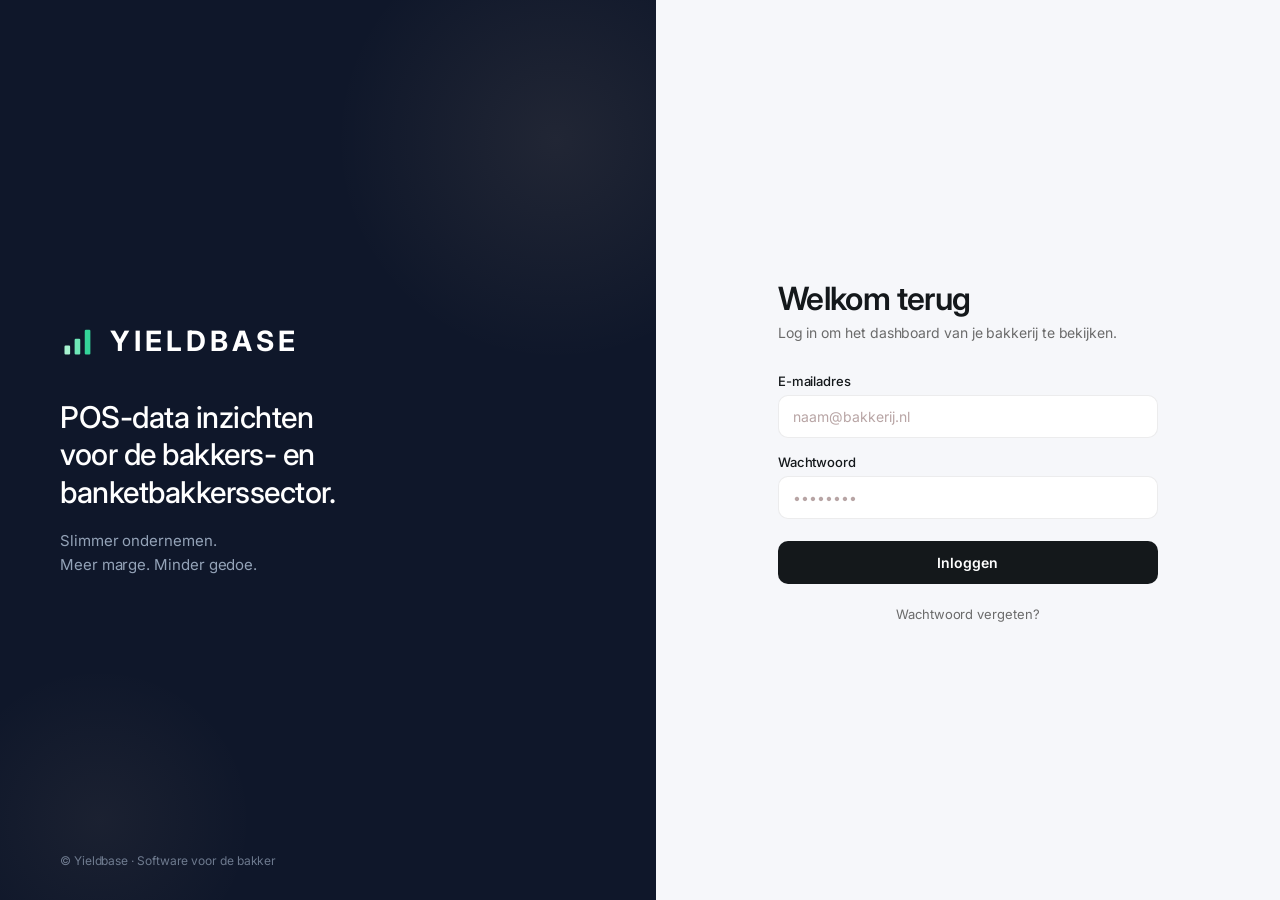
==== commit eb69177e: "Add Yieldbase brand to sidebar; add Strik Patisserie customer pill next to page titles" ====
--- a/index.html
+++ b/index.html
@@ -7,7 +7,7 @@
   <link rel="preconnect" href="https://fonts.googleapis.com">
   <link rel="preconnect" href="https://fonts.gstatic.com" crossorigin>
   <link href="https://fonts.googleapis.com/css2?family=Playfair+Display:wght@500;600;700&family=Inter:wght@400;500;600;700&display=swap" rel="stylesheet">
-  <link rel="stylesheet" href="styles.css?v=22" />
+  <link rel="stylesheet" href="styles.css?v=23" />
   <script>
     // Early auth guard — runs before render to prevent flash
     (function() {
@@ -25,16 +25,14 @@
     <!-- SIDEBAR -->
     <aside class="sidebar">
       <div class="brand">
-        <div class="brand-crown">
-          <svg viewBox="0 0 32 24" width="28" height="22" aria-hidden="true">
-            <path d="M2 22 L6 6 L12 14 L16 4 L20 14 L26 6 L30 22 Z" fill="none" stroke="#f5d6b2" stroke-width="1.5" stroke-linejoin="round"/>
-            <circle cx="6" cy="5" r="1.4" fill="#f5d6b2"/>
-            <circle cx="16" cy="3" r="1.6" fill="#f5d6b2"/>
-            <circle cx="26" cy="5" r="1.4" fill="#f5d6b2"/>
+        <div class="brand-logo">
+          <svg viewBox="0 0 32 32" width="22" height="22" aria-hidden="true">
+            <rect x="4"  y="20" width="5" height="8"  rx="1.5" fill="#9a9a9a"/>
+            <rect x="13" y="14" width="5" height="14" rx="1.5" fill="#4b4b4b"/>
+            <rect x="22" y="6"  width="5" height="22" rx="1.5" fill="#14181b"/>
           </svg>
         </div>
-        <div class="brand-name">STRIK</div>
-        <div class="brand-sub">PATISSERIE</div>
+        <div class="brand-name">YIELDBASE</div>
       </div>
 
       <nav class="nav">
@@ -92,7 +90,10 @@
       <!-- TOP BAR -->
       <header class="topbar">
         <div class="title-wrap">
-          <h1 class="page-title">Dashboard</h1>
+          <div class="page-title-row">
+            <h1 class="page-title">Dashboard</h1>
+            <span class="client-pill">Strik Patisserie</span>
+          </div>
           <p class="page-sub">Inzicht in prestaties van je winkels</p>
         </div>
 
@@ -280,7 +281,7 @@
     </main>
   </div>
 
-  <script src="app.js?v=22"></script>
-  <script src="auth.js?v=22"></script>
+  <script src="app.js?v=23"></script>
+  <script src="auth.js?v=23"></script>
 </body>
 </html>
--- a/styles.css
+++ b/styles.css
@@ -294,27 +294,19 @@
 }
 
 .brand {
-  text-align: center;
-  padding: 8px 0 22px;
-  margin-bottom: 14px;
-}
-.brand-crown { display: flex; justify-content: center; margin-bottom: 6px; }
-/* Override inline SVG colors to dark */
-.brand-crown svg path { stroke: var(--text); }
-.brand-crown svg circle { fill: var(--text); }
-
+  display: flex;
+  align-items: center;
+  gap: 10px;
+  padding: 6px 10px 18px;
+  margin-bottom: 8px;
+}
+.brand-logo { display: inline-flex; }
 .brand-name {
   font-family: 'Inter', sans-serif;
-  font-size: 18px;
-  letter-spacing: 5px;
+  font-size: 17px;
+  letter-spacing: 0.4px;
   color: var(--text);
   font-weight: 700;
-}
-.brand-sub {
-  font-size: 9px;
-  letter-spacing: 4px;
-  color: var(--text-soft);
-  margin-top: 2px;
 }
 
 .nav { display: flex; flex-direction: column; gap: 4px; }
@@ -695,6 +687,12 @@
   align-items: flex-start;
   gap: 24px;
 }
+.page-title-row {
+  display: flex;
+  align-items: center;
+  gap: 12px;
+  flex-wrap: wrap;
+}
 .page-title {
   font-family: 'Inter', sans-serif;
   font-size: 30px;
@@ -703,8 +701,29 @@
   color: var(--text);
   letter-spacing: -.5px;
 }
+.client-pill {
+  display: inline-flex;
+  align-items: center;
+  gap: 6px;
+  padding: 5px 12px 5px 8px;
+  background: #fff;
+  border-radius: 999px;
+  font-size: 12px;
+  font-weight: 600;
+  color: var(--text);
+  box-shadow: 0 1px 2px rgba(20, 24, 27, 0.04);
+}
+.client-pill::before {
+  content: '';
+  display: inline-block;
+  width: 16px;
+  height: 16px;
+  border-radius: 50%;
+  background: var(--accent);
+  background-image: linear-gradient(135deg, var(--accent), var(--accent-soft));
+}
 .page-sub {
-  margin: 3px 0 0;
+  margin: 6px 0 0;
   font-size: 13px;
   color: var(--text-soft);
 }
